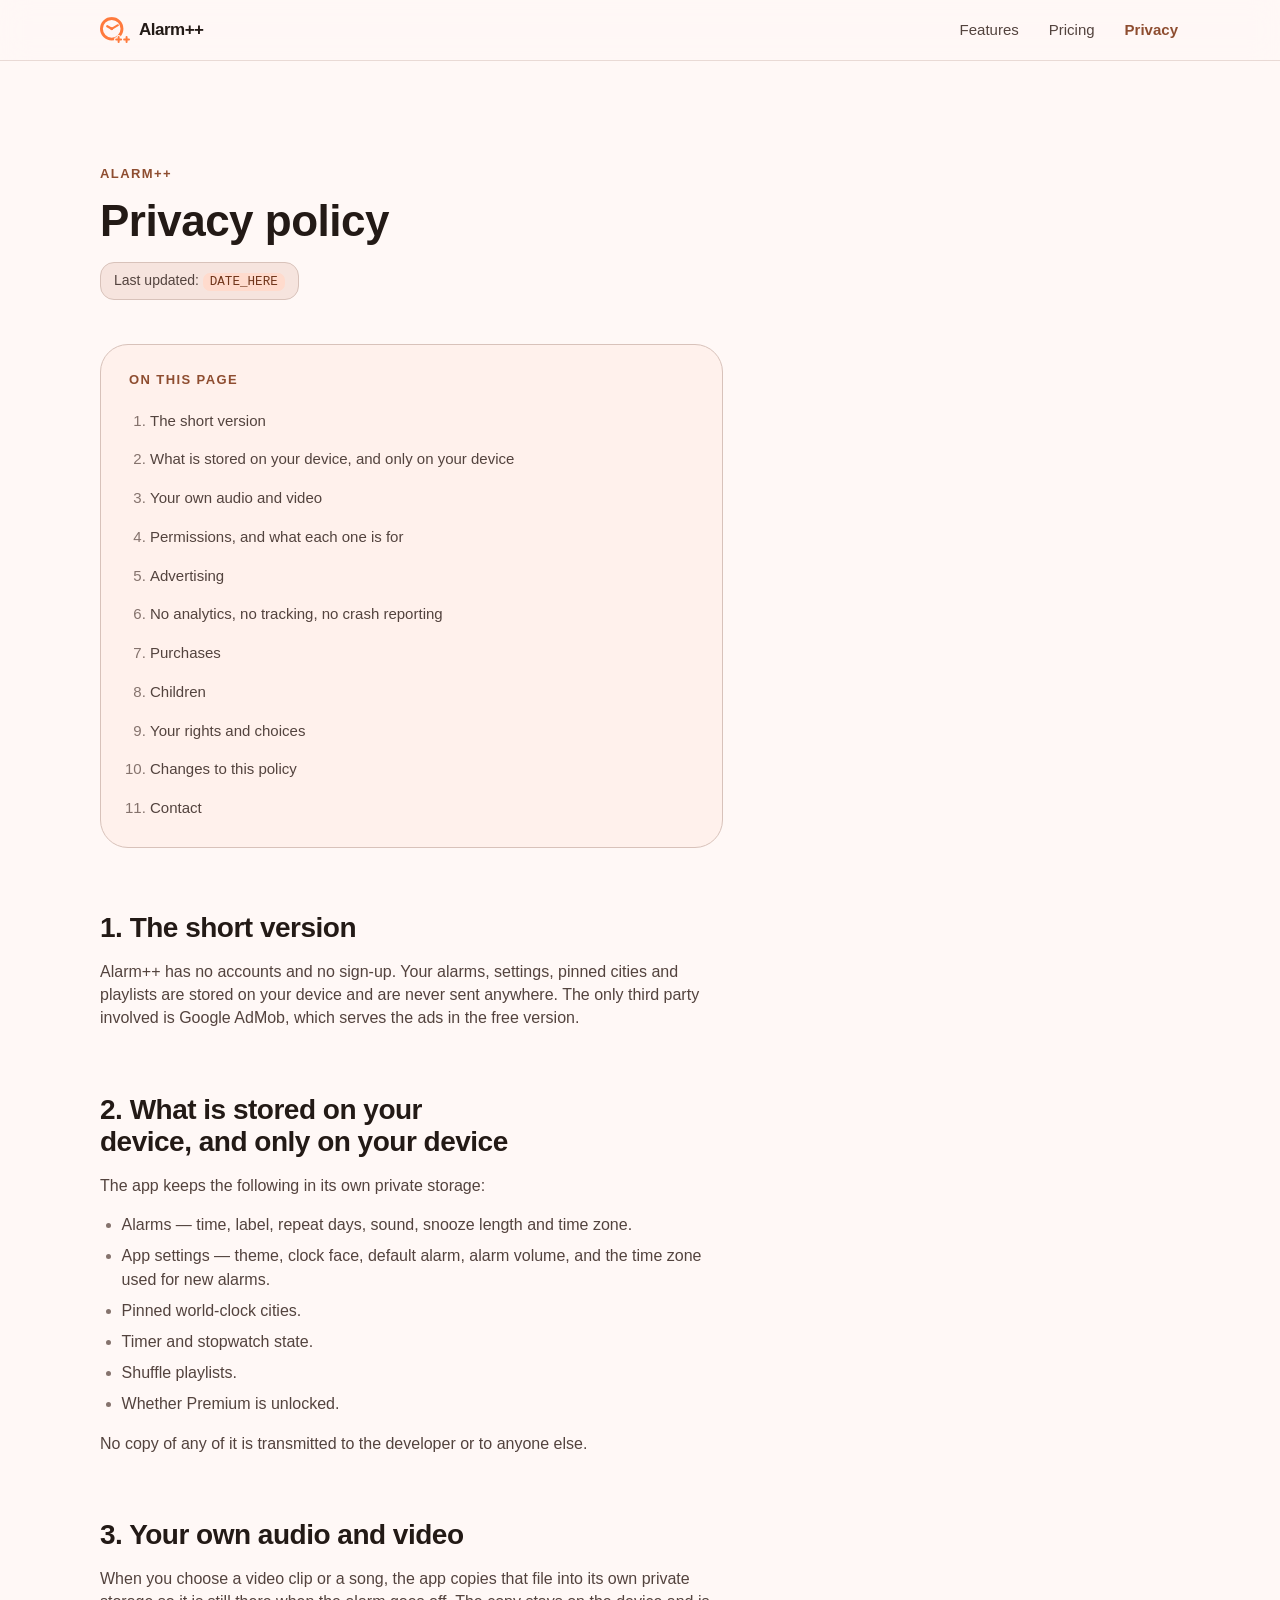
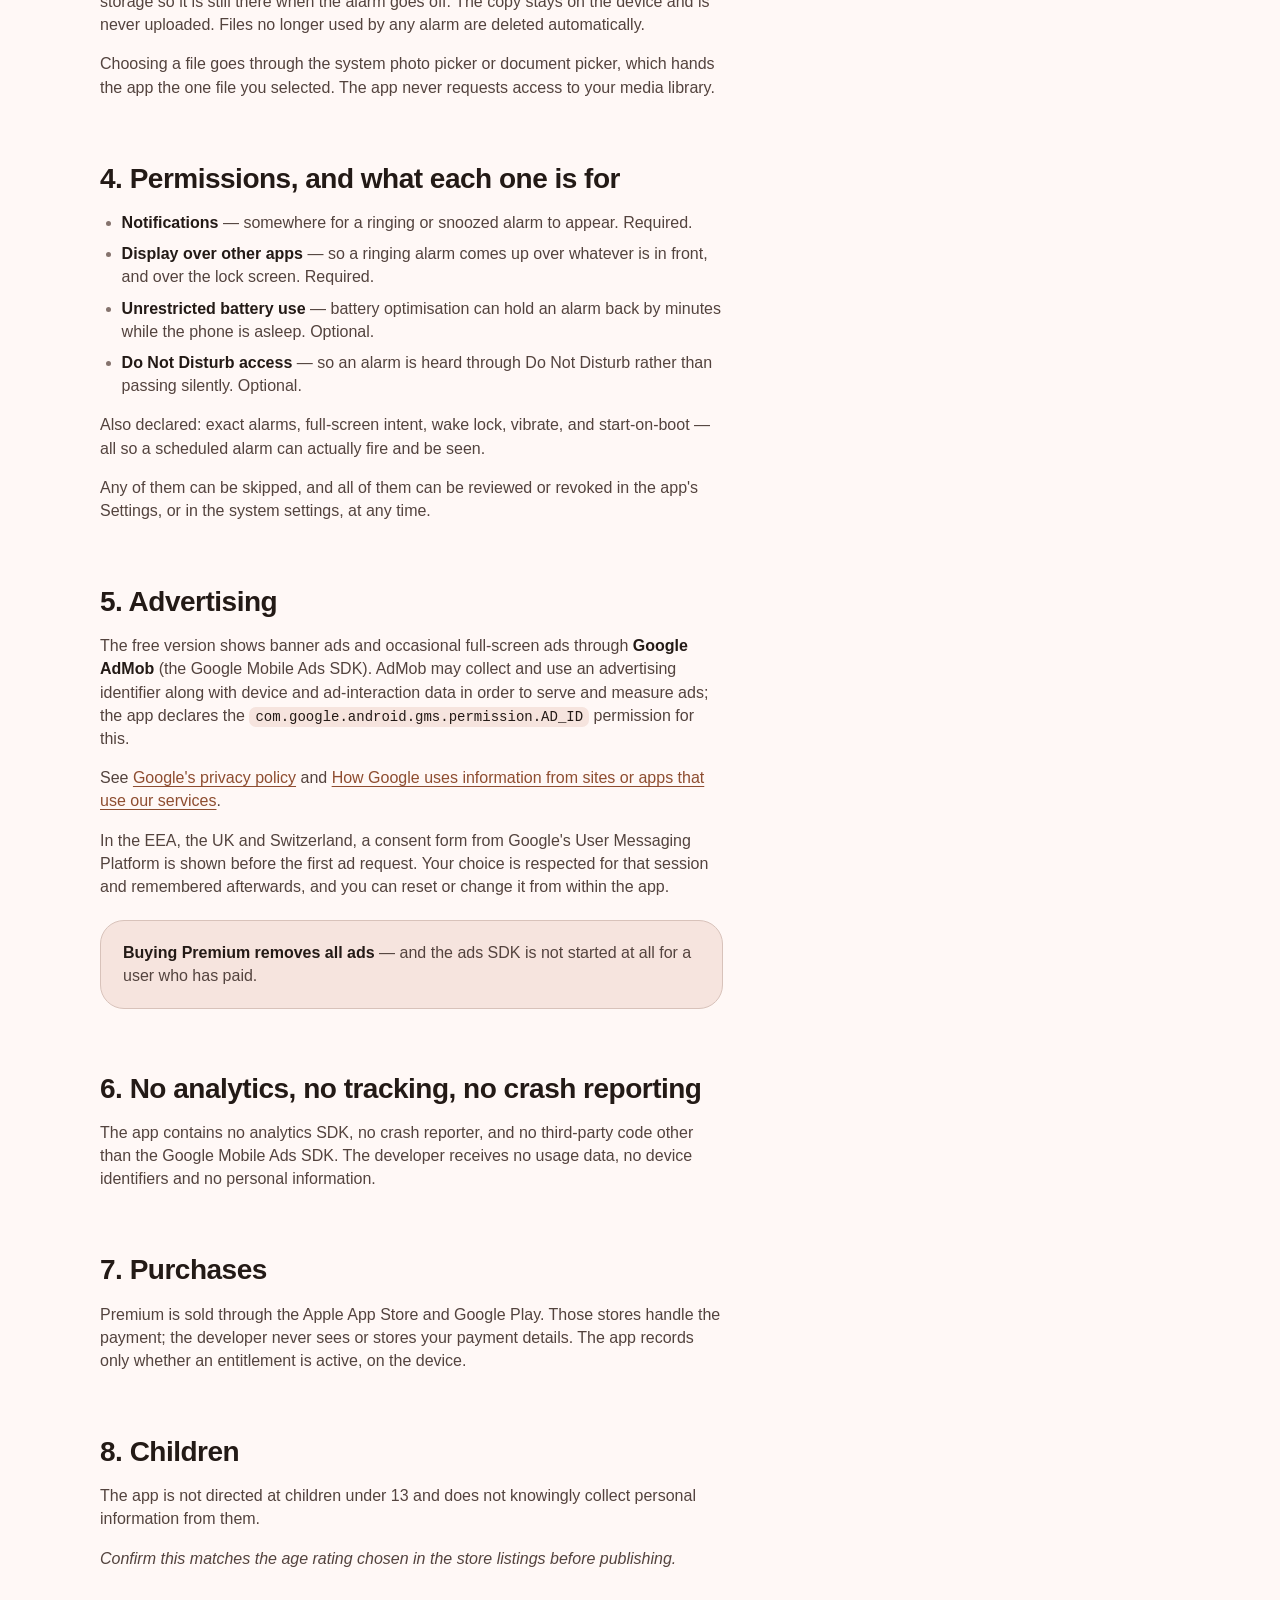
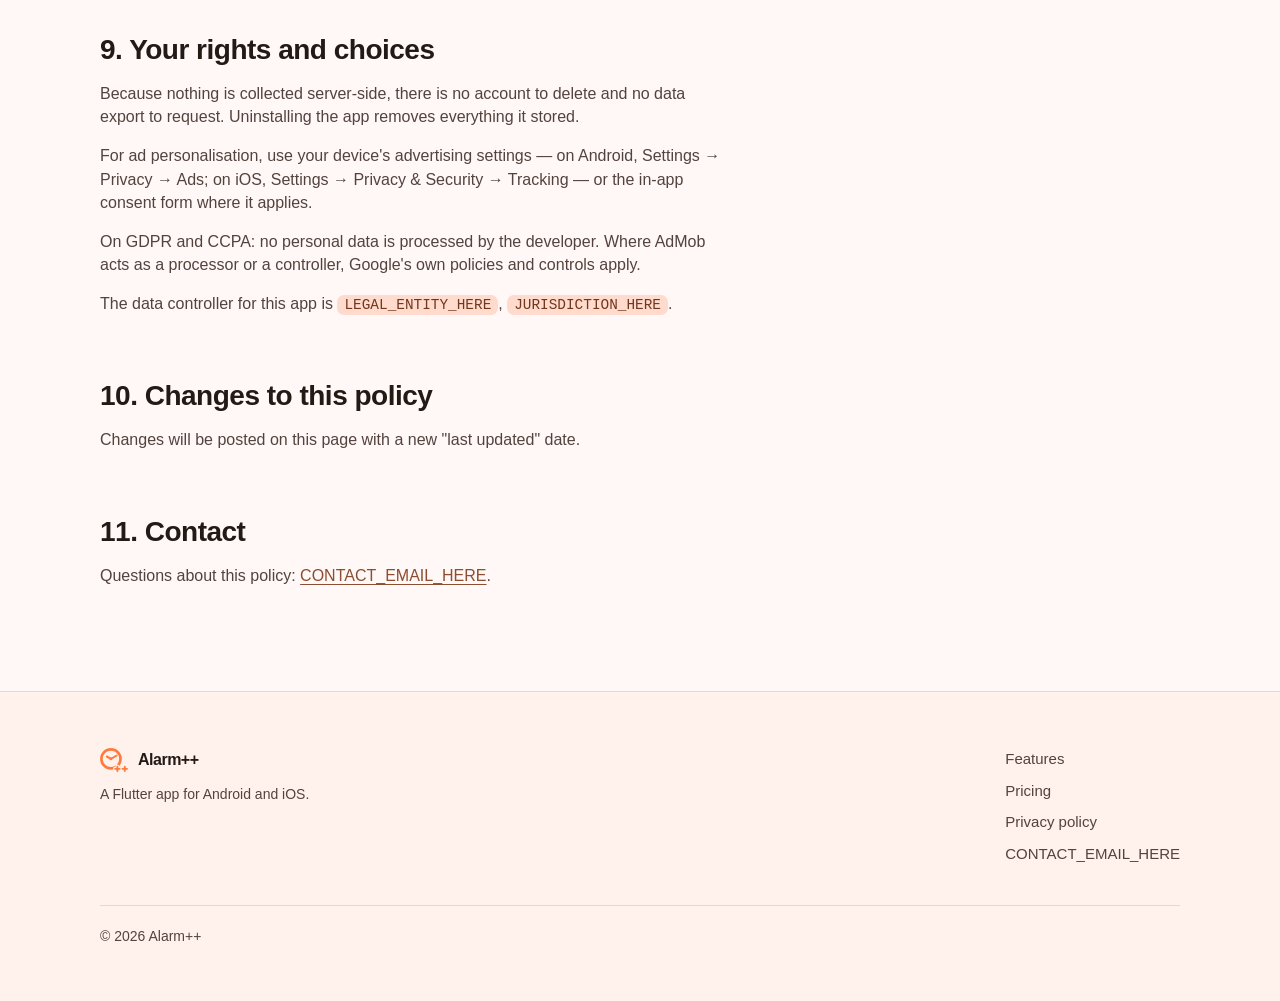
==== privacy.html @ 577b001e "First version" ====
<!DOCTYPE html>
<html lang="en">
<head>
<meta charset="utf-8">
<meta name="viewport" content="width=device-width, initial-scale=1">
<title>Privacy policy — Alarm++</title>
<meta name="description" content="Alarm++ has no accounts and no sign-up. Alarms, settings, pinned cities and playlists stay on your device. The only third party is Google AdMob, which serves the ads in the free version.">

<meta name="theme-color" content="#121013" media="(prefers-color-scheme: dark)">
<meta name="theme-color" content="#FFF8F6" media="(prefers-color-scheme: light)">

<!-- Replace this origin if the site moves to a custom domain. -->
<link rel="canonical" href="https://bros-dolz.github.io/alarm_plus_plus-website/privacy.html">
<meta property="og:type" content="article">
<meta property="og:site_name" content="Alarm++">
<meta property="og:title" content="Privacy policy — Alarm++">
<meta property="og:description" content="No accounts, no sign-up, no analytics. Your alarms, settings, pinned cities and playlists stay on your device.">
<meta property="og:url" content="https://bros-dolz.github.io/alarm_plus_plus-website/privacy.html">
<meta property="og:image" content="https://bros-dolz.github.io/alarm_plus_plus-website/assets/og-image.png">
<meta property="og:image:width" content="1200">
<meta property="og:image:height" content="630">
<meta name="twitter:card" content="summary_large_image">
<meta name="twitter:image" content="https://bros-dolz.github.io/alarm_plus_plus-website/assets/og-image.png">

<link rel="icon" href="favicon.ico" sizes="32x32">
<link rel="icon" href="assets/icon.svg" type="image/svg+xml">
<link rel="apple-touch-icon" href="assets/apple-touch-icon.png">
<link rel="manifest" href="site.webmanifest">
<link rel="stylesheet" href="styles.css">
</head>
<body>

<a class="skip-link" href="#main">Skip to content</a>

<svg class="sprite" aria-hidden="true" focusable="false" xmlns="http://www.w3.org/2000/svg">
  <symbol id="logo" viewBox="88 88 876 754">
    <mask id="logo-notch" maskUnits="userSpaceOnUse" x="88" y="88" width="876" height="754">
      <rect x="88" y="88" width="876" height="754" fill="#fff"/>
      <path d="M561 742h142M632 671v142M793 742h142M864 671v142" stroke="#000" stroke-width="126" stroke-linecap="round" fill="none"/>
    </mask>
    <g fill="none" stroke="currentColor" stroke-linecap="round">
      <circle cx="430" cy="430" r="300" stroke-width="84" mask="url(#logo-notch)"/>
      <path d="M430 430 300.1 355" stroke-width="66"/>
      <path d="M430 430 611.87 325" stroke-width="58"/>
    </g>
    <circle cx="430" cy="430" r="42" fill="currentColor"/>
    <path d="M561 742h142M632 671v142M793 742h142M864 671v142" stroke="currentColor" stroke-width="58" stroke-linecap="round" fill="none"/>
  </symbol>
</svg>

<header class="nav">
  <div class="wrap nav__inner">
    <a class="brand" href="index.html" aria-label="Alarm++ home">
      <svg class="brand__mark" aria-hidden="true" focusable="false"><use href="#logo"/></svg>
      <span class="brand__wordmark">Alarm++</span>
    </a>
    <nav aria-label="Primary">
      <ul class="nav__links">
        <li><a href="index.html#features">Features</a></li>
        <li><a href="index.html#pricing">Pricing</a></li>
        <li><a href="privacy.html" aria-current="page">Privacy</a></li>
      </ul>
    </nav>
  </div>
</header>

<main id="main">
  <section class="section">
    <div class="wrap">
      <div class="prose">

        <span class="eyebrow">Alarm++</span>
        <h1>Privacy policy</h1>
        <p class="updated">Last updated: <span class="placeholder">DATE_HERE</span></p>

        <nav class="toc" aria-labelledby="toc-h">
          <h2 id="toc-h">On this page</h2>
          <ol>
            <li><a href="#short">The short version</a></li>
            <li><a href="#on-device">What is stored on your device, and only on your device</a></li>
            <li><a href="#media">Your own audio and video</a></li>
            <li><a href="#permissions">Permissions, and what each one is for</a></li>
            <li><a href="#ads">Advertising</a></li>
            <li><a href="#analytics">No analytics, no tracking, no crash reporting</a></li>
            <li><a href="#purchases">Purchases</a></li>
            <li><a href="#children">Children</a></li>
            <li><a href="#rights">Your rights and choices</a></li>
            <li><a href="#changes">Changes to this policy</a></li>
            <li><a href="#contact">Contact</a></li>
          </ol>
        </nav>

        <h2 id="short">1. The short version</h2>
        <p>Alarm++ has no accounts and no sign-up. Your alarms, settings, pinned cities and playlists are stored on your device and are never sent anywhere. The only third party involved is Google AdMob, which serves the ads in the free version.</p>

        <h2 id="on-device">2. What is stored on your device, and only on your device</h2>
        <p>The app keeps the following in its own private storage:</p>
        <ul>
          <li>Alarms — time, label, repeat days, sound, snooze length and time zone.</li>
          <li>App settings — theme, clock face, default alarm, alarm volume, and the time zone used for new alarms.</li>
          <li>Pinned world-clock cities.</li>
          <li>Timer and stopwatch state.</li>
          <li>Shuffle playlists.</li>
          <li>Whether Premium is unlocked.</li>
        </ul>
        <p>No copy of any of it is transmitted to the developer or to anyone else.</p>

        <h2 id="media">3. Your own audio and video</h2>
        <p>When you choose a video clip or a song, the app copies that file into its own private storage so it is still there when the alarm goes off. The copy stays on the device and is never uploaded. Files no longer used by any alarm are deleted automatically.</p>
        <p>Choosing a file goes through the system photo picker or document picker, which hands the app the one file you selected. The app never requests access to your media library.</p>

        <h2 id="permissions">4. Permissions, and what each one is for</h2>
        <ul>
          <li><strong>Notifications</strong> — somewhere for a ringing or snoozed alarm to appear. Required.</li>
          <li><strong>Display over other apps</strong> — so a ringing alarm comes up over whatever is in front, and over the lock screen. Required.</li>
          <li><strong>Unrestricted battery use</strong> — battery optimisation can hold an alarm back by minutes while the phone is asleep. Optional.</li>
          <li><strong>Do Not Disturb access</strong> — so an alarm is heard through Do Not Disturb rather than passing silently. Optional.</li>
        </ul>
        <p>Also declared: exact alarms, full-screen intent, wake lock, vibrate, and start-on-boot — all so a scheduled alarm can actually fire and be seen.</p>
        <p>Any of them can be skipped, and all of them can be reviewed or revoked in the app's Settings, or in the system settings, at any time.</p>

        <h2 id="ads">5. Advertising</h2>
        <p>The free version shows banner ads and occasional full-screen ads through <strong>Google AdMob</strong> (the Google Mobile Ads SDK). AdMob may collect and use an advertising identifier along with device and ad-interaction data in order to serve and measure ads; the app declares the <code>com.google.android.gms.permission.AD_ID</code> permission for this.</p>
        <p>See <a href="https://policies.google.com/privacy" rel="noopener">Google's privacy policy</a> and <a href="https://policies.google.com/technologies/partner-sites" rel="noopener">How Google uses information from sites or apps that use our services</a>.</p>
        <p>In the EEA, the UK and Switzerland, a consent form from Google's User Messaging Platform is shown before the first ad request. Your choice is respected for that session and remembered afterwards, and you can reset or change it from within the app.</p>
        <div class="callout">
          <p><strong>Buying Premium removes all ads</strong> — and the ads SDK is not started at all for a user who has paid.</p>
        </div>

        <h2 id="analytics">6. No analytics, no tracking, no crash reporting</h2>
        <p>The app contains no analytics SDK, no crash reporter, and no third-party code other than the Google Mobile Ads SDK. The developer receives no usage data, no device identifiers and no personal information.</p>

        <h2 id="purchases">7. Purchases</h2>
        <p>Premium is sold through the Apple App Store and Google Play. Those stores handle the payment; the developer never sees or stores your payment details. The app records only whether an entitlement is active, on the device.</p>

        <h2 id="children">8. Children</h2>
        <p>The app is not directed at children under 13 and does not knowingly collect personal information from them.</p>
        <p><em>Confirm this matches the age rating chosen in the store listings before publishing.</em></p>

        <h2 id="rights">9. Your rights and choices</h2>
        <p>Because nothing is collected server-side, there is no account to delete and no data export to request. Uninstalling the app removes everything it stored.</p>
        <p>For ad personalisation, use your device's advertising settings — on Android, Settings → Privacy → Ads; on iOS, Settings → Privacy &amp; Security → Tracking — or the in-app consent form where it applies.</p>
        <p>On GDPR and CCPA: no personal data is processed by the developer. Where AdMob acts as a processor or a controller, Google's own policies and controls apply.</p>
        <p>The data controller for this app is <span class="placeholder">LEGAL_ENTITY_HERE</span>, <span class="placeholder">JURISDICTION_HERE</span>.</p>

        <h2 id="changes">10. Changes to this policy</h2>
        <p>Changes will be posted on this page with a new "last updated" date.</p>

        <h2 id="contact">11. Contact</h2>
        <p>Questions about this policy: <a href="mailto:CONTACT_EMAIL_HERE">CONTACT_EMAIL_HERE</a>.</p>

      </div>
    </div>
  </section>
</main>

<footer class="footer">
  <div class="wrap">
    <div class="footer__inner">
      <div>
        <p class="footer__brand">
          <svg class="footer__mark" aria-hidden="true" focusable="false"><use href="#logo"/></svg>
          Alarm++
        </p>
        <p class="footer__note">A Flutter app for Android and iOS.</p>
      </div>
      <ul class="footer__links">
        <li><a href="index.html#features">Features</a></li>
        <li><a href="index.html#pricing">Pricing</a></li>
        <li><a href="privacy.html">Privacy policy</a></li>
        <li><a href="mailto:CONTACT_EMAIL_HERE">CONTACT_EMAIL_HERE</a></li>
      </ul>
    </div>
    <p class="footer__legal">&copy; 2026 Alarm++</p>
  </div>
</footer>

</body>
</html>
---- styles.css ----
/* ==========================================================================
   Alarm++ — shared styles for index.html and privacy.html

   Material 3 palette generated from the app's sunrise seed (#FF7A3D) against
   near-black surfaces. Dark is the primary look; light follows the device.
   Elevation is flat throughout, exactly as in the app: surfaces are separated
   by colour steps and 1px outlines, never by drop shadows.
   ========================================================================== */

/* --------------------------------------------------------------------------
   1. Tokens
   -------------------------------------------------------------------------- */

:root {
  color-scheme: dark;

  --surface:                   #121013;
  --on-surface:                #F1DFD9;
  --on-surface-variant:        #D8C2BA;
  --surface-container-low:     #231A16;
  --surface-container:         #271E1A;
  --surface-container-high:    #322824;
  --surface-container-highest: #3D322E;
  --primary:                   #FFB598;
  --on-primary:                #552007;
  --primary-container:         #71361B;
  --on-primary-container:      #FFDBCD;
  --secondary:                 #E7BEAE;
  --tertiary:                  #D3C78E;
  --error:                     #FFB4AB;
  --outline:                   #A08D86;
  --outline-variant:           #53433E;

  /* Brand. The seed and the gradient the app icon is drawn with. --primary is
     a pale peach, not the brand orange — these two are for brand moments. */
  --brand:   #FF7A3D;
  --sunrise: linear-gradient(135deg, #FFA24F 0%, #F2622B 55%, #E04217 100%);
  /* The same gradient stopped before its darkest end, so #2A0E03 label text
     clears 4.5:1 across the whole fill. The full --sunrise drops to 4.26:1. */
  --sunrise-pill: linear-gradient(135deg, #FFA24F 0%, #F2622B 100%);
  --on-sunrise: #2A0E03;

  --divider: rgba(83, 67, 62, 0.4);      /* --outline-variant at 40% */
  --glow:    rgba(255, 122, 61, 0.20);
  --glow-2:  rgba(224, 66, 23, 0.14);

  /* Shape, matched to the app. */
  --r-card:   24px;
  --r-panel:  28px;
  --r-input:  16px;
  --r-button: 20px;
  --r-pill:   14px;

  --font: -apple-system, BlinkMacSystemFont, "Segoe UI", Roboto, sans-serif;
  --nav-h: 60px;
  --gutter: 20px;
}

@media (prefers-color-scheme: light) {
  :root {
    color-scheme: light;

    --surface:                   #FFF8F6;
    --on-surface:                #231A16;
    --on-surface-variant:        #53433E;
    --surface-container-low:     #FFF1EC;
    --surface-container:         #FCEAE4;
    --surface-container-high:    #F6E4DE;
    --surface-container-highest: #F1DFD9;
    --primary:                   #8E4D30;
    --on-primary:                #FFFFFF;
    --primary-container:         #FFDBCD;
    --on-primary-container:      #71361B;
    --secondary:                 #77574B;
    --tertiary:                  #675F30;
    --error:                     #BA1A1A;
    --outline:                   #85736D;
    --outline-variant:           #D8C2BA;

    --divider: rgba(216, 194, 186, 0.55);
    --glow:    rgba(255, 122, 61, 0.14);
    --glow-2:  rgba(224, 66, 23, 0.08);
  }
}

/* --------------------------------------------------------------------------
   2. Base
   -------------------------------------------------------------------------- */

*, *::before, *::after { box-sizing: border-box; }

html {
  -webkit-text-size-adjust: 100%;
  scroll-behavior: smooth;
  scroll-padding-top: calc(var(--nav-h) + 16px);
}

body {
  margin: 0;
  font-family: var(--font);
  font-size: 1rem;
  line-height: 1.45;
  color: var(--on-surface);
  background: var(--surface);
  -webkit-font-smoothing: antialiased;
  overflow-x: hidden;
}

h1, h2, h3, h4 {
  margin: 0;
  font-weight: 700;
  letter-spacing: -0.5px;
  line-height: 1.15;
  text-wrap: balance;
}

p { margin: 0; }
ul, ol { margin: 0; padding: 0; }

a { color: var(--primary); text-decoration-thickness: 1px; text-underline-offset: 3px; }
a:hover { text-decoration-thickness: 2px; }

img, svg { display: block; max-width: 100%; }

strong, b { font-weight: 700; color: var(--on-surface); }

::selection { background: var(--primary-container); color: var(--on-primary-container); }

:focus-visible {
  outline: 3px solid var(--primary);
  outline-offset: 3px;
  border-radius: 4px;
}

/* Any clock readout, price or countdown. */
.tnum { font-variant-numeric: tabular-nums; font-feature-settings: "tnum" 1; }

.wrap {
  width: 100%;
  max-width: 1120px;
  margin-inline: auto;
  padding-inline: var(--gutter);
}

.skip-link {
  position: fixed;
  left: 12px; top: -100px;
  z-index: 100;
  padding: 12px 18px;
  border-radius: var(--r-button);
  background: var(--primary);
  color: var(--on-primary);
  font-weight: 700;
  text-decoration: none;
  transition: top 120ms ease;
}
.skip-link:focus { top: 12px; }

.sprite { position: absolute; width: 0; height: 0; overflow: hidden; }

/* --------------------------------------------------------------------------
   3. Navigation
   -------------------------------------------------------------------------- */

/* The opaque background comes first on purpose: where color-mix() is missing
   (Safari before 16.2, Firefox before 113) the second declaration is dropped and
   this sticky bar stays readable instead of going transparent over the content. */
.nav {
  position: sticky;
  top: 0;
  z-index: 50;
  background: var(--surface);
  background: color-mix(in srgb, var(--surface) 88%, transparent);
  border-bottom: 1px solid var(--divider);
}

@supports (backdrop-filter: blur(1px)) or (-webkit-backdrop-filter: blur(1px)) {
  .nav {
    background: var(--surface);
    background: color-mix(in srgb, var(--surface) 76%, transparent);
    -webkit-backdrop-filter: saturate(160%) blur(14px);
    backdrop-filter: saturate(160%) blur(14px);
  }
}

.nav__inner {
  display: flex;
  align-items: center;
  justify-content: space-between;
  gap: 12px;
  min-height: var(--nav-h);
}

.brand {
  display: inline-flex;
  align-items: center;
  gap: 9px;
  color: var(--on-surface);
  text-decoration: none;
  font-weight: 700;
  font-size: 1.0625rem;
  letter-spacing: -0.5px;
  flex: 0 0 auto;
}
.brand__mark { width: 30px; height: 26px; color: var(--brand); flex: 0 0 auto; }
.brand:hover .brand__wordmark { text-decoration: underline; text-underline-offset: 4px; }

.nav__links {
  display: flex;
  align-items: center;
  gap: clamp(10px, 3.5vw, 26px);
  list-style: none;
  font-size: 0.9375rem;
}
.nav__links a {
  color: var(--on-surface-variant);
  text-decoration: none;
  padding: 8px 2px;
  display: inline-block;
  white-space: nowrap;
}
.nav__links a:hover { color: var(--primary); text-decoration: underline; }
.nav__links a[aria-current="page"] { color: var(--primary); font-weight: 700; }

@media (max-width: 359px) {
  .brand__wordmark { display: none; }
}

/* --------------------------------------------------------------------------
   4. Section furniture
   -------------------------------------------------------------------------- */

.section { padding-block: clamp(56px, 9vw, 104px); }
.section--tight { padding-block: clamp(44px, 7vw, 76px); }

/* Sized in rem, not ch: `ch` here would resolve against this element's 16px
   font rather than the 40px heading inside it, and crush the headline. */
.section__head { max-width: 38rem; margin-bottom: clamp(28px, 4vw, 48px); }
.section__head .lede { max-width: 34rem; }

.eyebrow {
  display: block;
  font-size: 0.8125rem;
  font-weight: 700;
  letter-spacing: 1.4px;
  text-transform: uppercase;
  color: var(--primary);
  margin-bottom: 12px;
}

/* Sized explicitly rather than inherited from the UA sheet, which varies with
   sectioning-content nesting. .hero h1 still wins on the homepage. */
h1 { font-size: clamp(2rem, 5vw, 2.75rem); }
h2 { font-size: clamp(1.75rem, 4.6vw, 2.5rem); }
h3 { font-size: clamp(1.3rem, 3.2vw, 1.625rem); }

.lede {
  color: var(--on-surface-variant);
  font-size: clamp(1rem, 2.4vw, 1.125rem);
  margin-top: 14px;
}

/* --------------------------------------------------------------------------
   5. Hero
   -------------------------------------------------------------------------- */

.hero {
  position: relative;
  isolation: isolate;
  padding-block: clamp(44px, 9vw, 92px) clamp(52px, 9vw, 96px);
  overflow: hidden;
}

/* The sunrise as a soft glow behind near-black, never as a flat slab. */
.hero::before,
.hero::after {
  content: "";
  position: absolute;
  z-index: -1;
  pointer-events: none;
  border-radius: 50%;
}
.hero::before {
  inset-inline: -30%;
  top: -46vw;
  height: 96vw;
  max-height: 820px;
  background: radial-gradient(closest-side, var(--glow), transparent 72%);
}
.hero::after {
  left: 46%;
  top: 2%;
  width: 88vw;
  max-width: 760px;
  aspect-ratio: 1;
  background: radial-gradient(closest-side, var(--glow-2), transparent 70%);
}

.hero__inner { position: relative; }

/* An oversized mark fills the right half at desktop, so the hero reads as a
   composition rather than a column of text against empty space. */
.hero__watermark { display: none; }

@media (min-width: 900px) {
  .hero__inner {
    display: grid;
    grid-template-columns: minmax(0, 1fr) minmax(0, 0.9fr);
    align-items: center;
    gap: 40px;
  }
  .hero__watermark {
    display: block;
    justify-self: center;
    width: min(100%, 420px);
    height: auto;
    color: var(--brand);
    opacity: 0.16;
  }
}

@media (prefers-color-scheme: light) {
  .hero__watermark { opacity: 0.13; }
}

.hero__icon {
  width: clamp(76px, 17vw, 104px);
  height: auto;
  aspect-ratio: 1;
  border-radius: 23%;
  margin-bottom: clamp(22px, 4vw, 30px);
}

.hero h1 {
  font-size: clamp(2.75rem, 12vw, 5rem);
  letter-spacing: -2px;
  margin-bottom: 18px;
}

.hero__line {
  max-width: 34ch;
  font-size: clamp(1.0625rem, 3.4vw, 1.375rem);
  color: var(--on-surface-variant);
  line-height: 1.4;
}
.hero__line b { color: var(--on-surface); font-weight: 700; }

/* Store buttons — deliberately styled as placeholders until there are
   listings to point at. */
.stores {
  display: flex;
  flex-wrap: wrap;
  gap: 12px;
  margin-top: clamp(28px, 4.5vw, 38px);
}

.store {
  display: inline-flex;
  align-items: center;
  gap: 12px;
  min-height: 58px;
  padding: 10px 20px 10px 18px;
  border-radius: var(--r-button);
  border: 1px solid var(--outline);
  background: var(--surface-container-high);
  color: var(--on-surface);
  text-decoration: none;
  cursor: not-allowed;
  /* Button resets — these are <button aria-disabled> placeholders, not links. */
  appearance: none;
  -webkit-appearance: none;
  font: inherit;
  text-align: left;
}
.store:hover { background: var(--surface-container-highest); }
.store__glyph { width: 26px; height: 26px; flex: 0 0 auto; fill: currentColor; }
.store__text { display: flex; flex-direction: column; line-height: 1.2; }
.store__kicker { font-size: 0.6875rem; color: var(--on-surface-variant); letter-spacing: 0.3px; }
.store__name { font-size: 1.0625rem; font-weight: 700; letter-spacing: -0.4px; }

.store__soon {
  align-self: center;
  margin-left: 4px;
  padding: 4px 9px;
  border-radius: var(--r-pill);
  background: var(--primary-container);
  color: var(--on-primary-container);
  font-size: 0.6875rem;
  font-weight: 700;
  letter-spacing: 0.6px;
  text-transform: uppercase;
}

.stores__note {
  margin-top: 14px;
  font-size: 0.9375rem;
  color: var(--on-surface-variant);
  max-width: 62ch;
}

/* --------------------------------------------------------------------------
   6. The insight
   -------------------------------------------------------------------------- */

.insight { border-top: 1px solid var(--divider); }

.insight__panel {
  border-radius: var(--r-panel);
  border: 1px solid var(--outline-variant);
  background: var(--surface-container-low);
  padding: clamp(26px, 5vw, 52px);
  position: relative;
  overflow: hidden;
}
.insight__panel::before {
  content: "";
  position: absolute;
  inset-block: 0;
  left: 0;
  width: 4px;
  background: var(--sunrise);
}

.insight blockquote { margin: 0; }
.insight h2 {
  font-size: clamp(1.75rem, 5.4vw, 3rem);
  letter-spacing: -1px;
  max-width: 18ch;
}
.insight p {
  margin-top: 20px;
  max-width: 56ch;
  color: var(--on-surface-variant);
  font-size: clamp(1rem, 2.3vw, 1.1875rem);
}

/* --------------------------------------------------------------------------
   7. Features
   -------------------------------------------------------------------------- */

.features { display: grid; gap: clamp(56px, 9vw, 108px); }

.feature {
  display: grid;
  gap: clamp(28px, 5vw, 44px);
  align-items: center;
}

.feature__num {
  display: block;
  font-size: 0.875rem;
  font-weight: 700;
  letter-spacing: 1.2px;
  color: var(--primary);
  margin-bottom: 10px;
  font-variant-numeric: tabular-nums;
}

.feature__body {
  margin-top: 16px;
  color: var(--on-surface-variant);
  max-width: 52ch;
}
.feature__body + .feature__body { margin-top: 14px; }

.badge-premium {
  display: inline-block;
  vertical-align: middle;
  margin-left: 10px;
  padding: 5px 11px;
  border-radius: var(--r-pill);
  background: var(--sunrise-pill);
  color: var(--on-sunrise);
  font-size: 0.75rem;
  font-weight: 700;
  letter-spacing: 0.8px;
  text-transform: uppercase;
  white-space: nowrap;
}

.feature__visual { display: flex; justify-content: center; }

@media (min-width: 900px) {
  .feature { grid-template-columns: 1fr 1fr; gap: clamp(40px, 6vw, 88px); }
  .feature:nth-child(even) .feature__text   { grid-column: 2; grid-row: 1; }
  .feature:nth-child(even) .feature__visual { grid-column: 1; grid-row: 1; }
}

/* --------------------------------------------------------------------------
   8. Phone mocks
   -------------------------------------------------------------------------- */

.device {
  width: min(272px, 78vw);
  padding: 9px;
  border-radius: 44px;
  border: 1px solid var(--outline-variant);
  background: var(--surface-container-low);
  flex: 0 0 auto;
}

.screen {
  border-radius: 36px;
  background: var(--surface);
  border: 1px solid var(--divider);
  overflow: hidden;
  aspect-ratio: 9 / 18.2;
  display: flex;
  flex-direction: column;
  padding: 10px 12px 14px;
  font-size: 0.75rem;
}

.status {
  display: flex;
  align-items: center;
  justify-content: space-between;
  padding: 2px 6px 10px;
  color: var(--on-surface-variant);
  font-size: 0.6875rem;
  font-weight: 700;
  font-variant-numeric: tabular-nums;
}
.status__dots { display: flex; gap: 3px; }
.status__dots i { width: 5px; height: 5px; border-radius: 50%; background: currentColor; opacity: 0.55; }

.screen__title {
  font-size: 1.0625rem;
  font-weight: 700;
  letter-spacing: -0.5px;
  padding: 2px 4px 12px;
  display: flex;
  align-items: center;
  justify-content: space-between;
  gap: 8px;
}

.mcard {
  border-radius: 18px;
  background: var(--surface-container-high);
  padding: 11px 12px;
}
.mcard + .mcard { margin-top: 8px; }

.mrow { display: flex; align-items: center; gap: 10px; }
.mrow__grow { flex: 1 1 auto; min-width: 0; }
/* These rows carry clock times too, so they take tabular figures like .mtime. */
.mrow__label {
  display: block;
  font-weight: 700;
  color: var(--on-surface);
  font-variant-numeric: tabular-nums;
}
.mrow__meta {
  display: block;
  color: var(--on-surface-variant);
  font-size: 0.6875rem;
  margin-top: 2px;
  font-variant-numeric: tabular-nums;
}
.mcard.mcard--foot { margin-top: auto; }

.mtime {
  font-size: 1.375rem;
  font-weight: 700;
  letter-spacing: -1px;
  font-variant-numeric: tabular-nums;
  line-height: 1;
}
.mtime--off { color: var(--outline); }

.toggle {
  width: 34px; height: 20px;
  border-radius: 10px;
  background: var(--outline-variant);
  position: relative;
  flex: 0 0 auto;
}
.toggle::after {
  content: "";
  position: absolute;
  top: 3px; left: 3px;
  width: 14px; height: 14px;
  border-radius: 50%;
  background: var(--outline);
}
.toggle--on { background: var(--primary); }
.toggle--on::after { left: 17px; background: var(--on-primary); }

.chip {
  display: inline-flex;
  align-items: center;
  gap: 5px;
  padding: 4px 9px;
  border-radius: var(--r-pill);
  background: var(--primary-container);
  color: var(--on-primary-container);
  font-size: 0.625rem;
  font-weight: 700;
  letter-spacing: 0.4px;
}
.chip--grad { background: var(--sunrise-pill); color: var(--on-sunrise); }
.chip--quiet { background: var(--surface-container-highest); color: var(--on-surface-variant); }

.micon {
  width: 26px; height: 26px;
  border-radius: 9px;
  display: grid;
  place-items: center;
  flex: 0 0 auto;
  background: var(--surface-container-highest);
  color: var(--primary);
}
.micon svg { width: 14px; height: 14px; fill: currentColor; }

.grip {
  display: grid;
  grid-template-columns: 2px 2px;
  gap: 3px;
  flex: 0 0 auto;
  opacity: 0.5;
  color: var(--on-surface-variant);
}
.grip i { width: 2px; height: 2px; border-radius: 50%; background: currentColor; }

/* Mock 1 — a video alarm ringing. Always dark: a clip is playing full-screen. */
.screen--ring {
  position: relative;
  padding: 10px 12px 16px;
  color: #FFF3EE;
  background:
    radial-gradient(120% 65% at 18% 8%, rgba(255,162,79,0.42), transparent 62%),
    radial-gradient(95% 55% at 88% 78%, rgba(224,66,23,0.5), transparent 66%),
    radial-gradient(75% 40% at 50% 50%, rgba(255,181,152,0.16), transparent 70%),
    linear-gradient(168deg, #2B1B18 0%, #17100F 55%, #241512 100%);
}
.screen--ring .status { color: rgba(255,243,238,0.78); }
.ring__spacer { flex: 1 1 auto; }
.ring__label { font-size: 0.75rem; letter-spacing: 1.6px; text-transform: uppercase; opacity: 0.88; }
.ring__time {
  font-size: 2.875rem;
  font-weight: 700;
  letter-spacing: -2.5px;
  font-variant-numeric: tabular-nums;
  line-height: 1;
  margin: 6px 0 10px;
}
.ring__chip {
  display: inline-flex;
  align-self: flex-start;
  align-items: center;
  gap: 6px;
  margin-bottom: 14px;
  padding: 5px 10px;
  border-radius: var(--r-pill);
  background: rgba(18,16,19,0.55);
  border: 1px solid rgba(255,243,238,0.3);
  font-size: 0.625rem;
  font-weight: 700;
  letter-spacing: 0.3px;
}
.ring__actions { display: grid; gap: 8px; margin-top: 18px; }
.mbtn {
  min-height: 40px;
  border-radius: var(--r-button);
  display: grid;
  place-items: center;
  font-weight: 700;
  font-size: 0.8125rem;
  letter-spacing: -0.2px;
  font-variant-numeric: tabular-nums;
}
.mbtn--filled { background: #FFB598; color: #552007; }
.mbtn--ghost { border: 1px solid rgba(255,243,238,0.45); color: #FFF3EE; }

/* Mock 3 — a picker sheet. */
/* A bottom sheet sits flush with the bottom edge of the screen. */
.sheet {
  margin: auto -12px -14px;
  border-radius: 24px 24px 34px 34px;
  background: var(--surface-container);
  border: 1px solid var(--divider);
  border-bottom: 0;
  padding: 10px 13px 20px;
}
.sheet__grab {
  display: block;
  width: 34px; height: 4px;
  border-radius: 2px;
  background: var(--outline-variant);
  margin: 0 auto 10px;
}
.sheet__title { font-weight: 700; font-size: 0.8125rem; padding: 0 3px 8px; }
.tone {
  display: flex;
  align-items: center;
  gap: 9px;
  padding: 7px 9px;
  border-radius: 13px;
}
.tone--on { background: var(--primary-container); color: var(--on-primary-container); }
.tone__name { flex: 1 1 auto; font-weight: 700; }
.tone__check { width: 14px; height: 14px; fill: currentColor; }
.wave { display: flex; align-items: flex-end; gap: 2px; height: 14px; }
.wave i { width: 2px; border-radius: 1px; background: currentColor; }
.wave i:nth-child(1) { height: 40%; }
.wave i:nth-child(2) { height: 85%; }
.wave i:nth-child(3) { height: 60%; }
.wave i:nth-child(4) { height: 100%; }
.wave i:nth-child(5) { height: 45%; }

/* Mock 6 — the timer's depleting ring. */
.dial { display: grid; place-items: center; padding: 6px 0 12px; }
.dial__wrap { position: relative; width: 132px; height: 132px; }
.dial svg { width: 100%; height: 100%; transform: rotate(-90deg); }
.dial__track { fill: none; stroke: var(--surface-container-high); stroke-width: 10; }
.dial__fill {
  fill: none;
  stroke: var(--brand);
  stroke-width: 10;
  stroke-linecap: round;
  stroke-dasharray: 314;
  stroke-dashoffset: 96;
}
.dial__read {
  position: absolute;
  inset: 0;
  display: grid;
  place-items: center;
  font-size: 1.375rem;
  font-weight: 700;
  letter-spacing: -1px;
  font-variant-numeric: tabular-nums;
}
.mactions { display: flex; gap: 8px; }
.mactions .mbtn { flex: 1 1 0; }
.mbtn--soft { background: var(--surface-container-high); color: var(--on-surface); }
.mbtn--primary { background: var(--primary); color: var(--on-primary); }

.tabs {
  display: flex;
  justify-content: space-between;
  gap: 4px;
  margin-top: auto;
  padding-top: 12px;
  border-top: 1px solid var(--divider);
  font-size: 0.625rem;
  color: var(--on-surface-variant);
}
.tab { padding: 6px 2px 0; }
.tab--on { color: var(--primary); font-weight: 700; }

/* --------------------------------------------------------------------------
   9. Built with care
   -------------------------------------------------------------------------- */

.care { border-top: 1px solid var(--divider); }

.care__grid {
  display: grid;
  gap: 14px;
  margin-top: clamp(24px, 4vw, 40px);
}
@media (min-width: 640px) { .care__grid { grid-template-columns: repeat(2, 1fr); } }
@media (min-width: 1000px) { .care__grid { grid-template-columns: repeat(4, 1fr); } }

.care__item {
  border-radius: var(--r-card);
  border: 1px solid var(--outline-variant);
  background: var(--surface-container-high);
  padding: 22px;
}
.care__item h3 { font-size: 1.0625rem; line-height: 1.3; }
.care__item p { margin-top: 10px; color: var(--on-surface-variant); font-size: 0.9375rem; }

/* --------------------------------------------------------------------------
   10. Pricing
   -------------------------------------------------------------------------- */

.pricing { border-top: 1px solid var(--divider); }

.free-note {
  border-radius: var(--r-panel);
  border: 1px solid var(--outline-variant);
  background: var(--surface-container-low);
  padding: clamp(20px, 3.6vw, 30px);
  margin-bottom: clamp(24px, 4vw, 36px);
  max-width: 72ch;
  color: var(--on-surface-variant);
  font-size: clamp(1rem, 2.2vw, 1.0625rem);
}
.free-note b { color: var(--on-surface); }
.free-note__tail { margin-top: 14px; }

.plans {
  display: grid;
  gap: 16px;
  align-items: start;
}
@media (min-width: 760px) { .plans { grid-template-columns: repeat(3, 1fr); } }

.plan {
  position: relative;
  border-radius: var(--r-card);
  border: 1px solid var(--outline-variant);
  background: var(--surface-container-high);
  padding: 26px 24px 28px;
  overflow: hidden;
}

.plan--best {
  border-color: var(--primary);
  background: var(--surface-container-highest);
}
.plan--best::before {
  content: "";
  position: absolute;
  inset-inline: 0;
  top: 0;
  height: 4px;
  background: var(--sunrise);
}

.plan__badge {
  display: inline-block;
  margin-bottom: 14px;
  padding: 5px 11px;
  border-radius: var(--r-pill);
  background: var(--primary);
  color: var(--on-primary);
  font-size: 0.6875rem;
  font-weight: 700;
  letter-spacing: 0.9px;
  text-transform: uppercase;
}

.plan h3 { font-size: 1.125rem; letter-spacing: -0.3px; }

.plan__price {
  display: flex;
  align-items: baseline;
  gap: 6px;
  flex-wrap: wrap;
  margin-top: 12px;
}
.plan__amount {
  font-size: clamp(2.25rem, 6.4vw, 2.75rem);
  font-weight: 700;
  letter-spacing: -1.6px;
  font-variant-numeric: tabular-nums;
  line-height: 1;
}
.plan__per { color: var(--on-surface-variant); font-size: 0.9375rem; }

.plan__line { margin-top: 14px; color: var(--on-surface-variant); font-size: 0.9375rem; }
.plan__line b { color: var(--on-surface); }
.plan--best .plan__save { color: var(--primary); font-weight: 700; }

.fineprint {
  margin-top: clamp(20px, 3vw, 28px);
  max-width: 78ch;
  color: var(--on-surface-variant);
  font-size: 0.875rem;
}
.fineprint + .fineprint { margin-top: 10px; }

/* --------------------------------------------------------------------------
   11. Footer
   -------------------------------------------------------------------------- */

.footer {
  border-top: 1px solid var(--divider);
  background: var(--surface-container-low);
  padding-block: clamp(36px, 5vw, 56px);
}

.footer__inner {
  display: flex;
  flex-wrap: wrap;
  gap: 24px 40px;
  justify-content: space-between;
  align-items: flex-start;
}

.footer__brand { display: flex; align-items: center; gap: 10px; font-weight: 700; letter-spacing: -0.5px; }
.footer__mark { width: 28px; height: 24px; color: var(--brand); }
.footer__note { margin-top: 12px; color: var(--on-surface-variant); font-size: 0.875rem; max-width: 34ch; }

.footer__links { list-style: none; display: grid; gap: 10px; font-size: 0.9375rem; }
.footer__links a { color: var(--on-surface-variant); text-decoration: none; }
.footer__links a:hover { color: var(--primary); text-decoration: underline; }

.footer__legal {
  margin-top: clamp(28px, 4vw, 40px);
  padding-top: 20px;
  border-top: 1px solid var(--divider);
  color: var(--on-surface-variant);
  font-size: 0.875rem;
}

/* --------------------------------------------------------------------------
   12. Prose — privacy.html
   -------------------------------------------------------------------------- */

.prose { max-width: 70ch; }
.prose code {
  font-family: ui-monospace, SFMono-Regular, Menlo, Consolas, monospace;
  font-size: 0.875em;
  padding: 2px 6px;
  border-radius: 7px;
  background: var(--surface-container-high);
  color: var(--on-surface);
  overflow-wrap: anywhere;
}
.prose h2 {
  font-size: clamp(1.375rem, 3.4vw, 1.75rem);
  margin-top: clamp(44px, 6vw, 64px);
  scroll-margin-top: calc(var(--nav-h) + 20px);
}
.prose h3 { font-size: 1.0625rem; margin-top: 28px; }
.prose p, .prose ul, .prose ol { margin-top: 16px; color: var(--on-surface-variant); }
.prose li { margin-top: 8px; }
.prose ul, .prose ol { padding-left: 1.35em; }
.prose ul { list-style: disc; }
.prose ol { list-style: decimal; }
.prose li::marker { color: var(--outline); }
.prose strong { color: var(--on-surface); }
.prose a { color: var(--primary); }

.updated {
  display: inline-block;
  margin-top: 20px;
  padding: 7px 13px;
  border-radius: var(--r-pill);
  background: var(--surface-container-high);
  border: 1px solid var(--outline-variant);
  color: var(--on-surface-variant);
  font-size: 0.875rem;
}

.toc {
  margin-top: clamp(30px, 4vw, 44px);
  border-radius: var(--r-panel);
  border: 1px solid var(--outline-variant);
  background: var(--surface-container-low);
  padding: clamp(20px, 3.4vw, 28px);
}
.toc h2 {
  font-size: 0.8125rem;
  letter-spacing: 1.4px;
  text-transform: uppercase;
  color: var(--primary);
  margin: 0;
}
.toc ol {
  margin-top: 14px;
  padding-left: 1.4em;
  display: grid;
  gap: 9px;
  color: var(--on-surface-variant);
  font-size: 0.9375rem;
}
.toc a { color: var(--on-surface-variant); text-decoration: none; }
.toc a:hover { color: var(--primary); text-decoration: underline; }

.callout {
  margin-top: 22px;
  border-radius: var(--r-card);
  border: 1px solid var(--outline-variant);
  background: var(--surface-container-high);
  padding: 20px 22px;
}
.callout p { margin-top: 0; }
.callout p + p { margin-top: 12px; }

.placeholder {
  font-family: ui-monospace, SFMono-Regular, Menlo, Consolas, monospace;
  font-size: 0.9em;
  padding: 2px 7px;
  border-radius: 7px;
  background: var(--primary-container);
  color: var(--on-primary-container);
  white-space: nowrap;
}

/* --------------------------------------------------------------------------
   13. Motion
   -------------------------------------------------------------------------- */

.js .reveal {
  opacity: 0;
  transform: translateY(18px);
  transition: opacity 620ms cubic-bezier(0.22, 1, 0.36, 1),
              transform 620ms cubic-bezier(0.22, 1, 0.36, 1);
  will-change: opacity, transform;
}
.js .reveal.is-in { opacity: 1; transform: none; }

@media (prefers-reduced-motion: reduce) {
  html { scroll-behavior: auto; }
  *, *::before, *::after {
    animation-duration: 0.001ms !important;
    animation-iteration-count: 1 !important;
    transition-duration: 0.001ms !important;
    scroll-behavior: auto !important;
  }
  .js .reveal { opacity: 1; transform: none; }
}

/* Nothing below the fold has been scrolled into view when a page is printed. */
@media print {
  .js .reveal { opacity: 1 !important; transform: none !important; }
  .nav { position: static; }
}
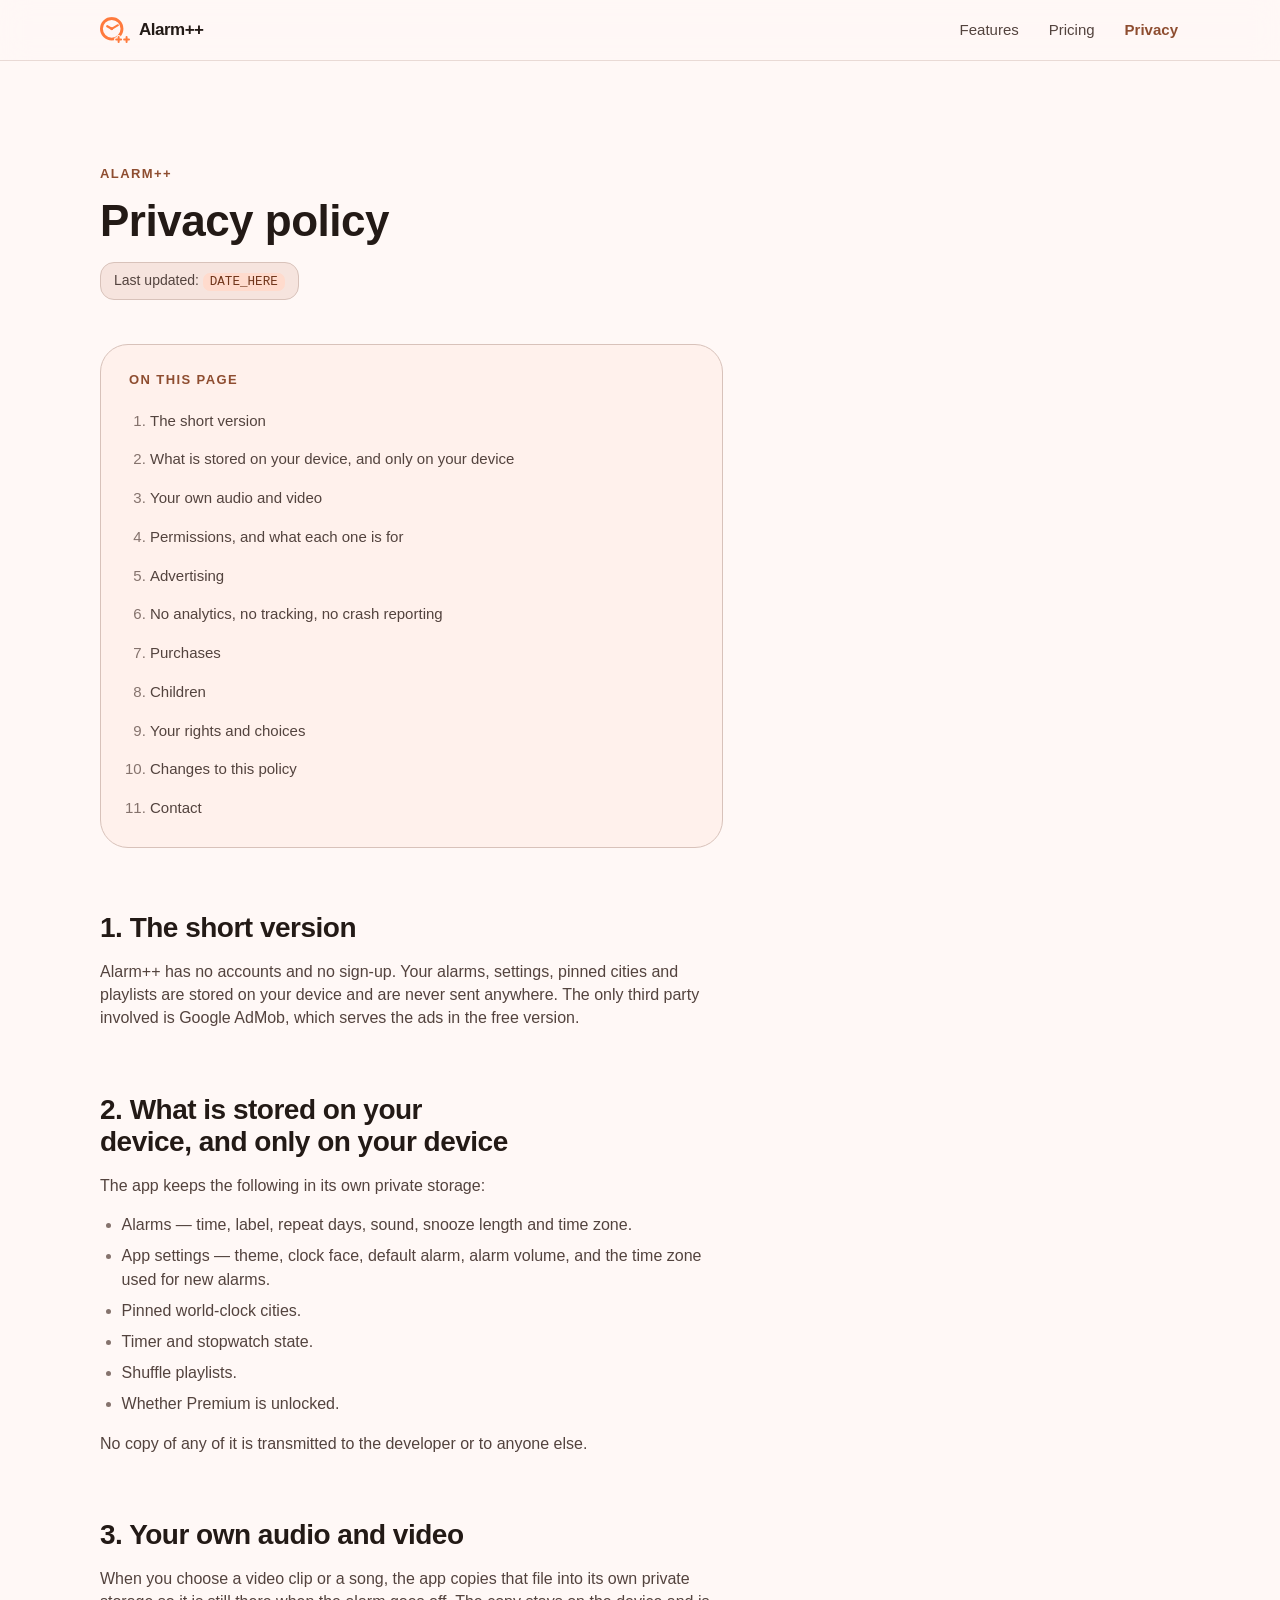
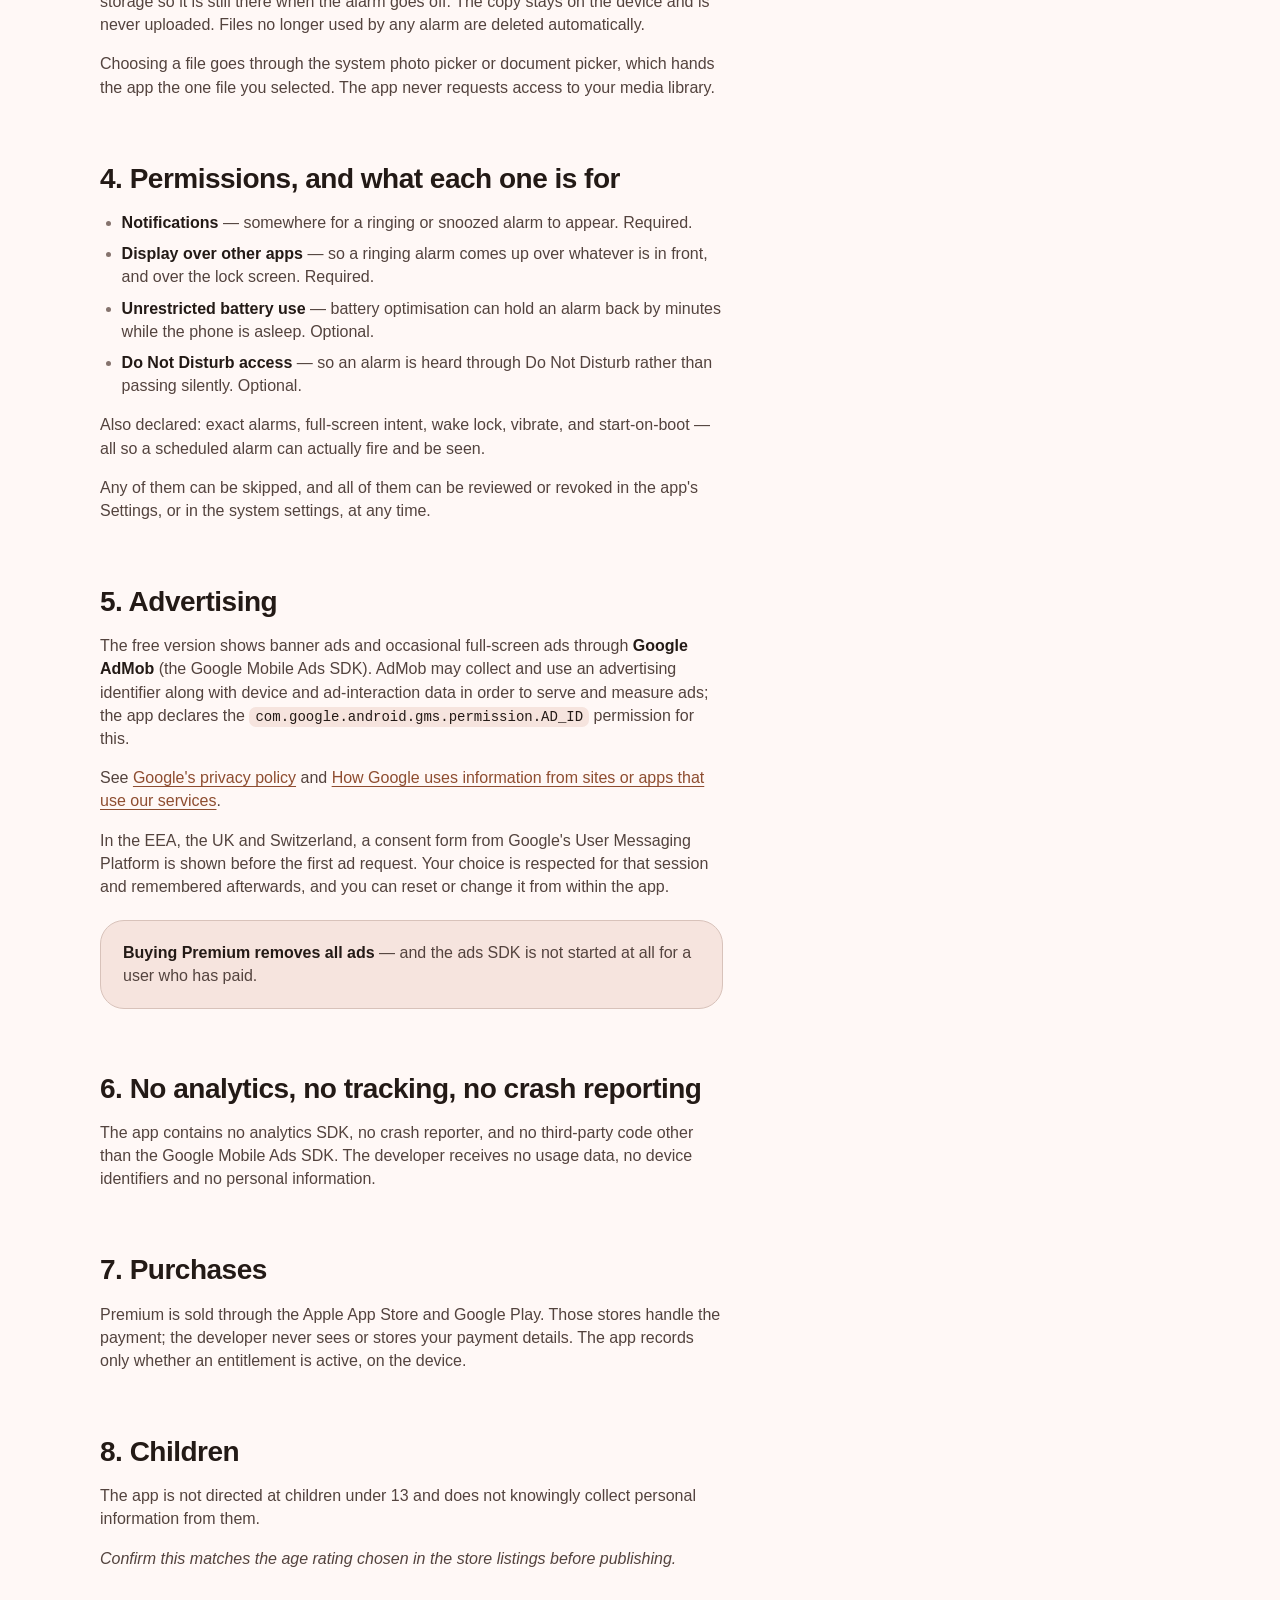
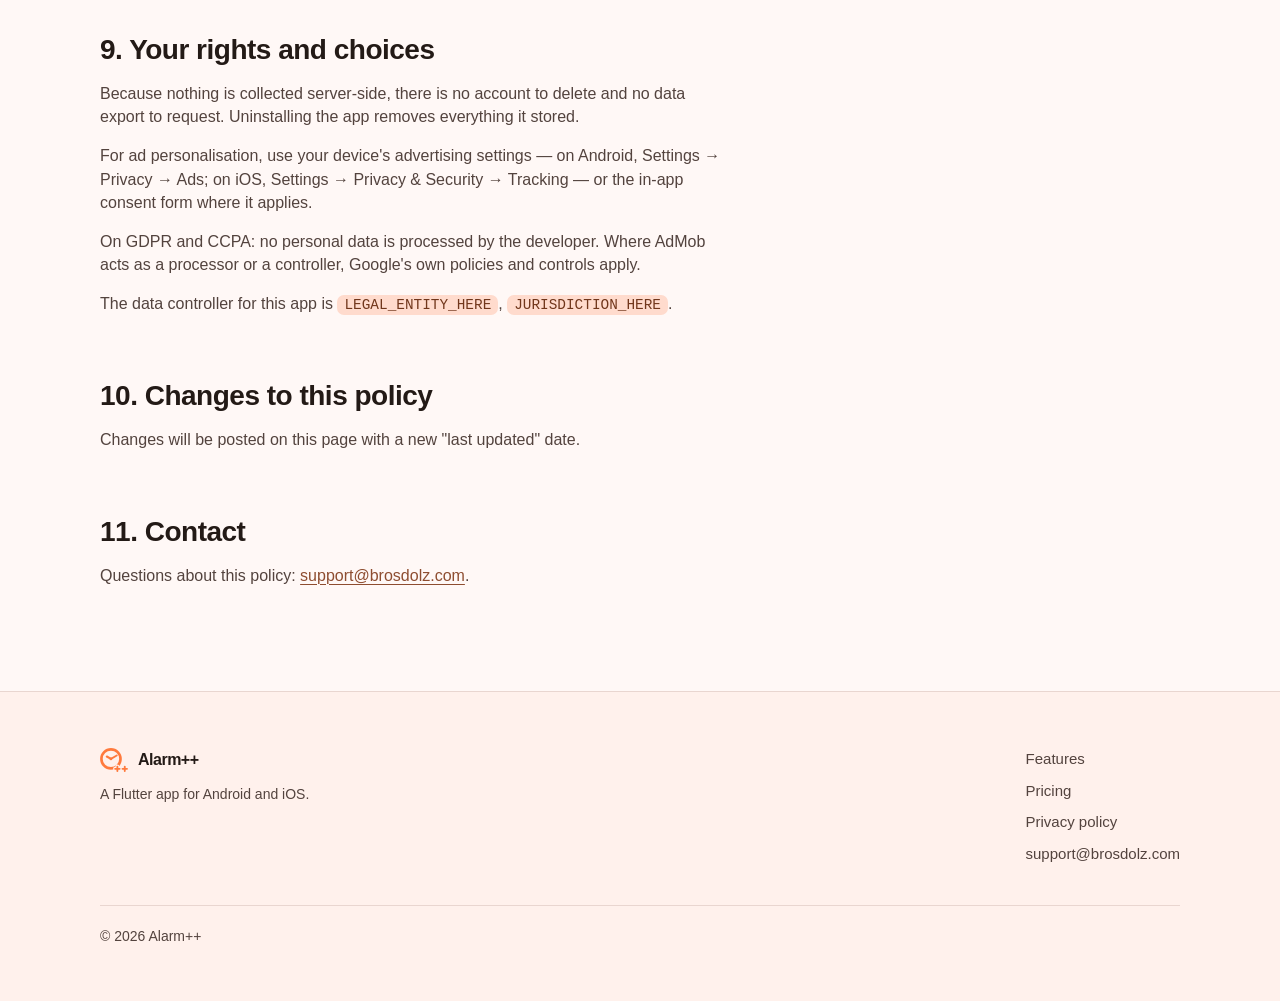
==== commit 081561db: "changed pictures and added email support" ====
--- a/privacy.html
+++ b/privacy.html
@@ -147,7 +147,7 @@
         <p>Changes will be posted on this page with a new "last updated" date.</p>
 
         <h2 id="contact">11. Contact</h2>
-        <p>Questions about this policy: <a href="mailto:CONTACT_EMAIL_HERE">CONTACT_EMAIL_HERE</a>.</p>
+        <p>Questions about this policy: <a href="mailto:support@brosdolz.com">support@brosdolz.com</a>.</p>
 
       </div>
     </div>
@@ -168,7 +168,7 @@
         <li><a href="index.html#features">Features</a></li>
         <li><a href="index.html#pricing">Pricing</a></li>
         <li><a href="privacy.html">Privacy policy</a></li>
-        <li><a href="mailto:CONTACT_EMAIL_HERE">CONTACT_EMAIL_HERE</a></li>
+        <li><a href="mailto:support@brosdolz.com">support@brosdolz.com</a></li>
       </ul>
     </div>
     <p class="footer__legal">&copy; 2026 Alarm++</p>
--- a/styles.css
+++ b/styles.css
@@ -487,10 +487,13 @@
 }
 
 /* --------------------------------------------------------------------------
-   8. Phone mocks
-   -------------------------------------------------------------------------- */
-
-.device {
+   8. App screenshots
+   -------------------------------------------------------------------------- */
+
+/* Device frame around a real 1080x2400 screenshot. The image already contains
+   the system status and navigation bars, so the frame is just the bezel. */
+.shot {
+  margin: 0;
   width: min(272px, 78vw);
   padding: 9px;
   border-radius: 44px;
@@ -499,256 +502,13 @@
   flex: 0 0 auto;
 }
 
-.screen {
+.shot img {
+  display: block;
+  width: 100%;
+  height: auto;
   border-radius: 36px;
   background: var(--surface);
-  border: 1px solid var(--divider);
-  overflow: hidden;
-  aspect-ratio: 9 / 18.2;
-  display: flex;
-  flex-direction: column;
-  padding: 10px 12px 14px;
-  font-size: 0.75rem;
-}
-
-.status {
-  display: flex;
-  align-items: center;
-  justify-content: space-between;
-  padding: 2px 6px 10px;
-  color: var(--on-surface-variant);
-  font-size: 0.6875rem;
-  font-weight: 700;
-  font-variant-numeric: tabular-nums;
-}
-.status__dots { display: flex; gap: 3px; }
-.status__dots i { width: 5px; height: 5px; border-radius: 50%; background: currentColor; opacity: 0.55; }
-
-.screen__title {
-  font-size: 1.0625rem;
-  font-weight: 700;
-  letter-spacing: -0.5px;
-  padding: 2px 4px 12px;
-  display: flex;
-  align-items: center;
-  justify-content: space-between;
-  gap: 8px;
-}
-
-.mcard {
-  border-radius: 18px;
-  background: var(--surface-container-high);
-  padding: 11px 12px;
-}
-.mcard + .mcard { margin-top: 8px; }
-
-.mrow { display: flex; align-items: center; gap: 10px; }
-.mrow__grow { flex: 1 1 auto; min-width: 0; }
-/* These rows carry clock times too, so they take tabular figures like .mtime. */
-.mrow__label {
-  display: block;
-  font-weight: 700;
-  color: var(--on-surface);
-  font-variant-numeric: tabular-nums;
-}
-.mrow__meta {
-  display: block;
-  color: var(--on-surface-variant);
-  font-size: 0.6875rem;
-  margin-top: 2px;
-  font-variant-numeric: tabular-nums;
-}
-.mcard.mcard--foot { margin-top: auto; }
-
-.mtime {
-  font-size: 1.375rem;
-  font-weight: 700;
-  letter-spacing: -1px;
-  font-variant-numeric: tabular-nums;
-  line-height: 1;
-}
-.mtime--off { color: var(--outline); }
-
-.toggle {
-  width: 34px; height: 20px;
-  border-radius: 10px;
-  background: var(--outline-variant);
-  position: relative;
-  flex: 0 0 auto;
-}
-.toggle::after {
-  content: "";
-  position: absolute;
-  top: 3px; left: 3px;
-  width: 14px; height: 14px;
-  border-radius: 50%;
-  background: var(--outline);
-}
-.toggle--on { background: var(--primary); }
-.toggle--on::after { left: 17px; background: var(--on-primary); }
-
-.chip {
-  display: inline-flex;
-  align-items: center;
-  gap: 5px;
-  padding: 4px 9px;
-  border-radius: var(--r-pill);
-  background: var(--primary-container);
-  color: var(--on-primary-container);
-  font-size: 0.625rem;
-  font-weight: 700;
-  letter-spacing: 0.4px;
-}
-.chip--grad { background: var(--sunrise-pill); color: var(--on-sunrise); }
-.chip--quiet { background: var(--surface-container-highest); color: var(--on-surface-variant); }
-
-.micon {
-  width: 26px; height: 26px;
-  border-radius: 9px;
-  display: grid;
-  place-items: center;
-  flex: 0 0 auto;
-  background: var(--surface-container-highest);
-  color: var(--primary);
-}
-.micon svg { width: 14px; height: 14px; fill: currentColor; }
-
-.grip {
-  display: grid;
-  grid-template-columns: 2px 2px;
-  gap: 3px;
-  flex: 0 0 auto;
-  opacity: 0.5;
-  color: var(--on-surface-variant);
-}
-.grip i { width: 2px; height: 2px; border-radius: 50%; background: currentColor; }
-
-/* Mock 1 — a video alarm ringing. Always dark: a clip is playing full-screen. */
-.screen--ring {
-  position: relative;
-  padding: 10px 12px 16px;
-  color: #FFF3EE;
-  background:
-    radial-gradient(120% 65% at 18% 8%, rgba(255,162,79,0.42), transparent 62%),
-    radial-gradient(95% 55% at 88% 78%, rgba(224,66,23,0.5), transparent 66%),
-    radial-gradient(75% 40% at 50% 50%, rgba(255,181,152,0.16), transparent 70%),
-    linear-gradient(168deg, #2B1B18 0%, #17100F 55%, #241512 100%);
-}
-.screen--ring .status { color: rgba(255,243,238,0.78); }
-.ring__spacer { flex: 1 1 auto; }
-.ring__label { font-size: 0.75rem; letter-spacing: 1.6px; text-transform: uppercase; opacity: 0.88; }
-.ring__time {
-  font-size: 2.875rem;
-  font-weight: 700;
-  letter-spacing: -2.5px;
-  font-variant-numeric: tabular-nums;
-  line-height: 1;
-  margin: 6px 0 10px;
-}
-.ring__chip {
-  display: inline-flex;
-  align-self: flex-start;
-  align-items: center;
-  gap: 6px;
-  margin-bottom: 14px;
-  padding: 5px 10px;
-  border-radius: var(--r-pill);
-  background: rgba(18,16,19,0.55);
-  border: 1px solid rgba(255,243,238,0.3);
-  font-size: 0.625rem;
-  font-weight: 700;
-  letter-spacing: 0.3px;
-}
-.ring__actions { display: grid; gap: 8px; margin-top: 18px; }
-.mbtn {
-  min-height: 40px;
-  border-radius: var(--r-button);
-  display: grid;
-  place-items: center;
-  font-weight: 700;
-  font-size: 0.8125rem;
-  letter-spacing: -0.2px;
-  font-variant-numeric: tabular-nums;
-}
-.mbtn--filled { background: #FFB598; color: #552007; }
-.mbtn--ghost { border: 1px solid rgba(255,243,238,0.45); color: #FFF3EE; }
-
-/* Mock 3 — a picker sheet. */
-/* A bottom sheet sits flush with the bottom edge of the screen. */
-.sheet {
-  margin: auto -12px -14px;
-  border-radius: 24px 24px 34px 34px;
-  background: var(--surface-container);
-  border: 1px solid var(--divider);
-  border-bottom: 0;
-  padding: 10px 13px 20px;
-}
-.sheet__grab {
-  display: block;
-  width: 34px; height: 4px;
-  border-radius: 2px;
-  background: var(--outline-variant);
-  margin: 0 auto 10px;
-}
-.sheet__title { font-weight: 700; font-size: 0.8125rem; padding: 0 3px 8px; }
-.tone {
-  display: flex;
-  align-items: center;
-  gap: 9px;
-  padding: 7px 9px;
-  border-radius: 13px;
-}
-.tone--on { background: var(--primary-container); color: var(--on-primary-container); }
-.tone__name { flex: 1 1 auto; font-weight: 700; }
-.tone__check { width: 14px; height: 14px; fill: currentColor; }
-.wave { display: flex; align-items: flex-end; gap: 2px; height: 14px; }
-.wave i { width: 2px; border-radius: 1px; background: currentColor; }
-.wave i:nth-child(1) { height: 40%; }
-.wave i:nth-child(2) { height: 85%; }
-.wave i:nth-child(3) { height: 60%; }
-.wave i:nth-child(4) { height: 100%; }
-.wave i:nth-child(5) { height: 45%; }
-
-/* Mock 6 — the timer's depleting ring. */
-.dial { display: grid; place-items: center; padding: 6px 0 12px; }
-.dial__wrap { position: relative; width: 132px; height: 132px; }
-.dial svg { width: 100%; height: 100%; transform: rotate(-90deg); }
-.dial__track { fill: none; stroke: var(--surface-container-high); stroke-width: 10; }
-.dial__fill {
-  fill: none;
-  stroke: var(--brand);
-  stroke-width: 10;
-  stroke-linecap: round;
-  stroke-dasharray: 314;
-  stroke-dashoffset: 96;
-}
-.dial__read {
-  position: absolute;
-  inset: 0;
-  display: grid;
-  place-items: center;
-  font-size: 1.375rem;
-  font-weight: 700;
-  letter-spacing: -1px;
-  font-variant-numeric: tabular-nums;
-}
-.mactions { display: flex; gap: 8px; }
-.mactions .mbtn { flex: 1 1 0; }
-.mbtn--soft { background: var(--surface-container-high); color: var(--on-surface); }
-.mbtn--primary { background: var(--primary); color: var(--on-primary); }
-
-.tabs {
-  display: flex;
-  justify-content: space-between;
-  gap: 4px;
-  margin-top: auto;
-  padding-top: 12px;
-  border-top: 1px solid var(--divider);
-  font-size: 0.625rem;
-  color: var(--on-surface-variant);
-}
-.tab { padding: 6px 2px 0; }
-.tab--on { color: var(--primary); font-weight: 700; }
+}
 
 /* --------------------------------------------------------------------------
    9. Built with care
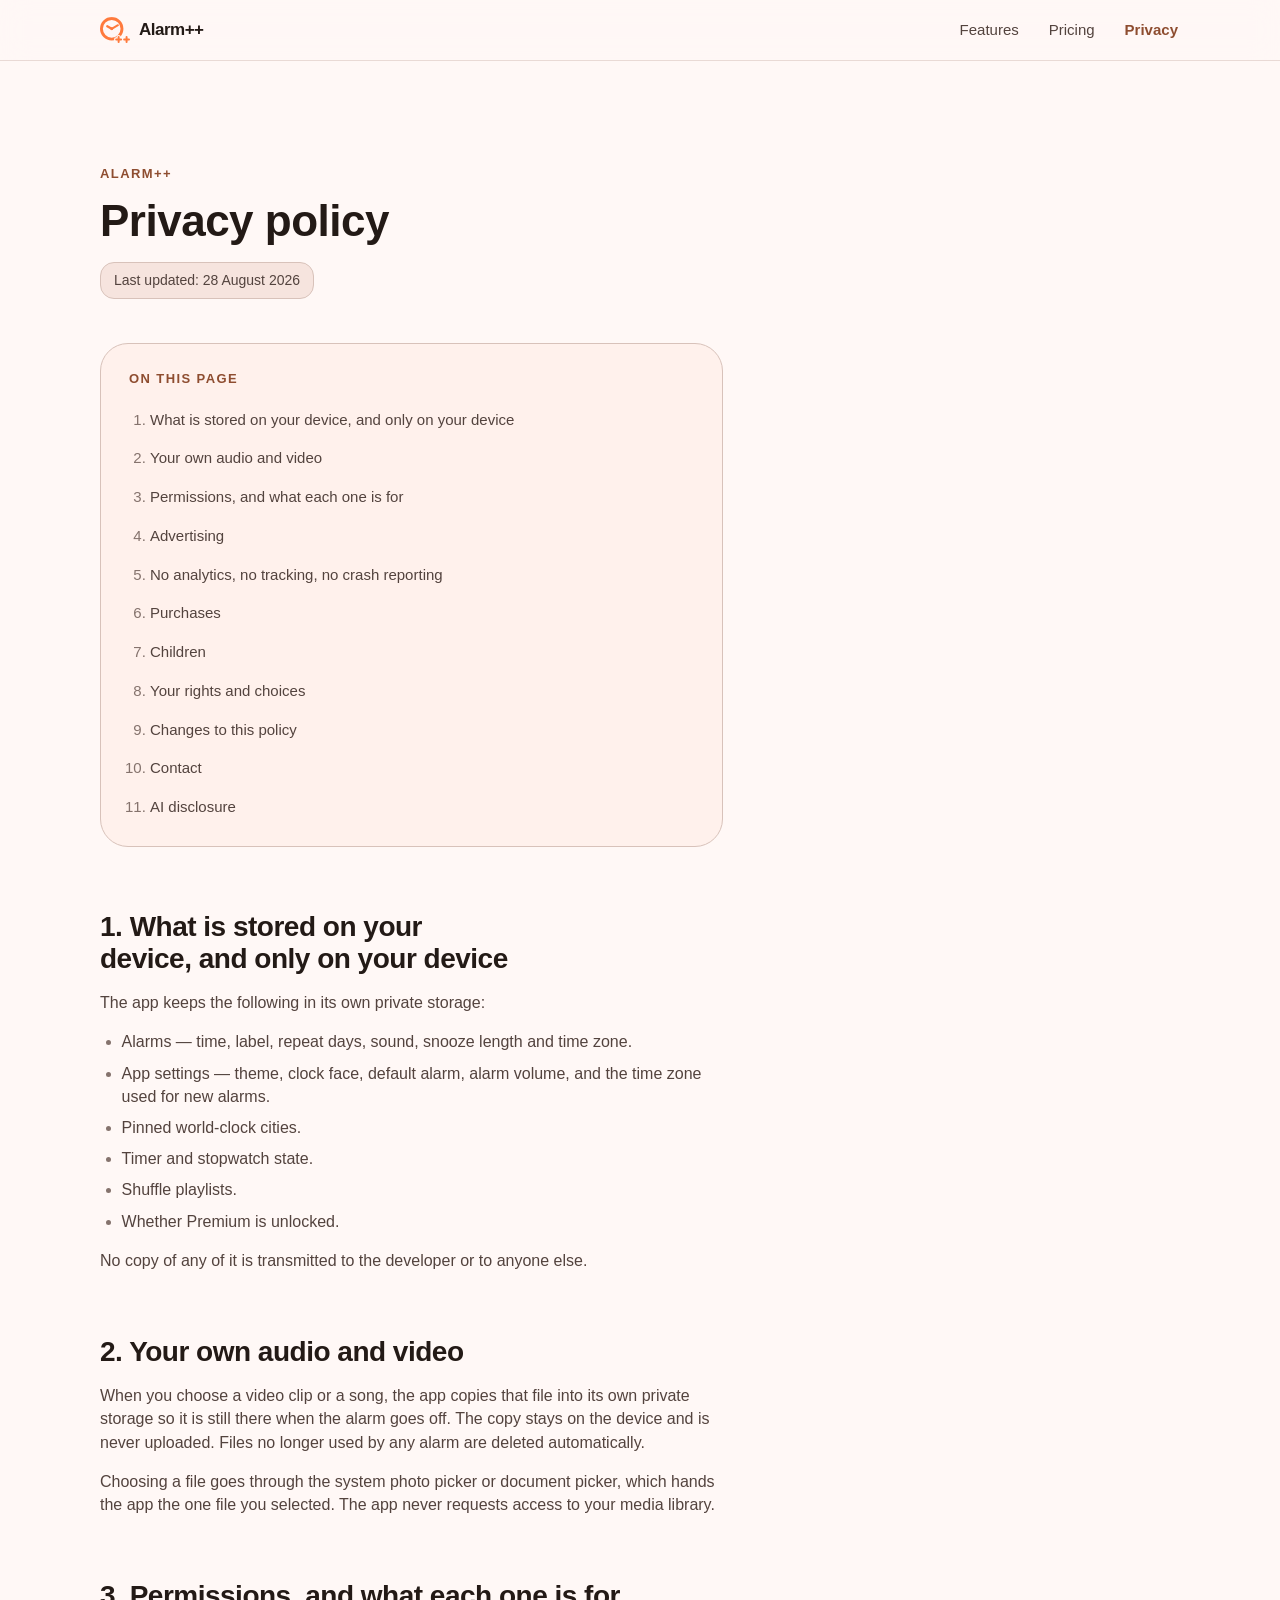
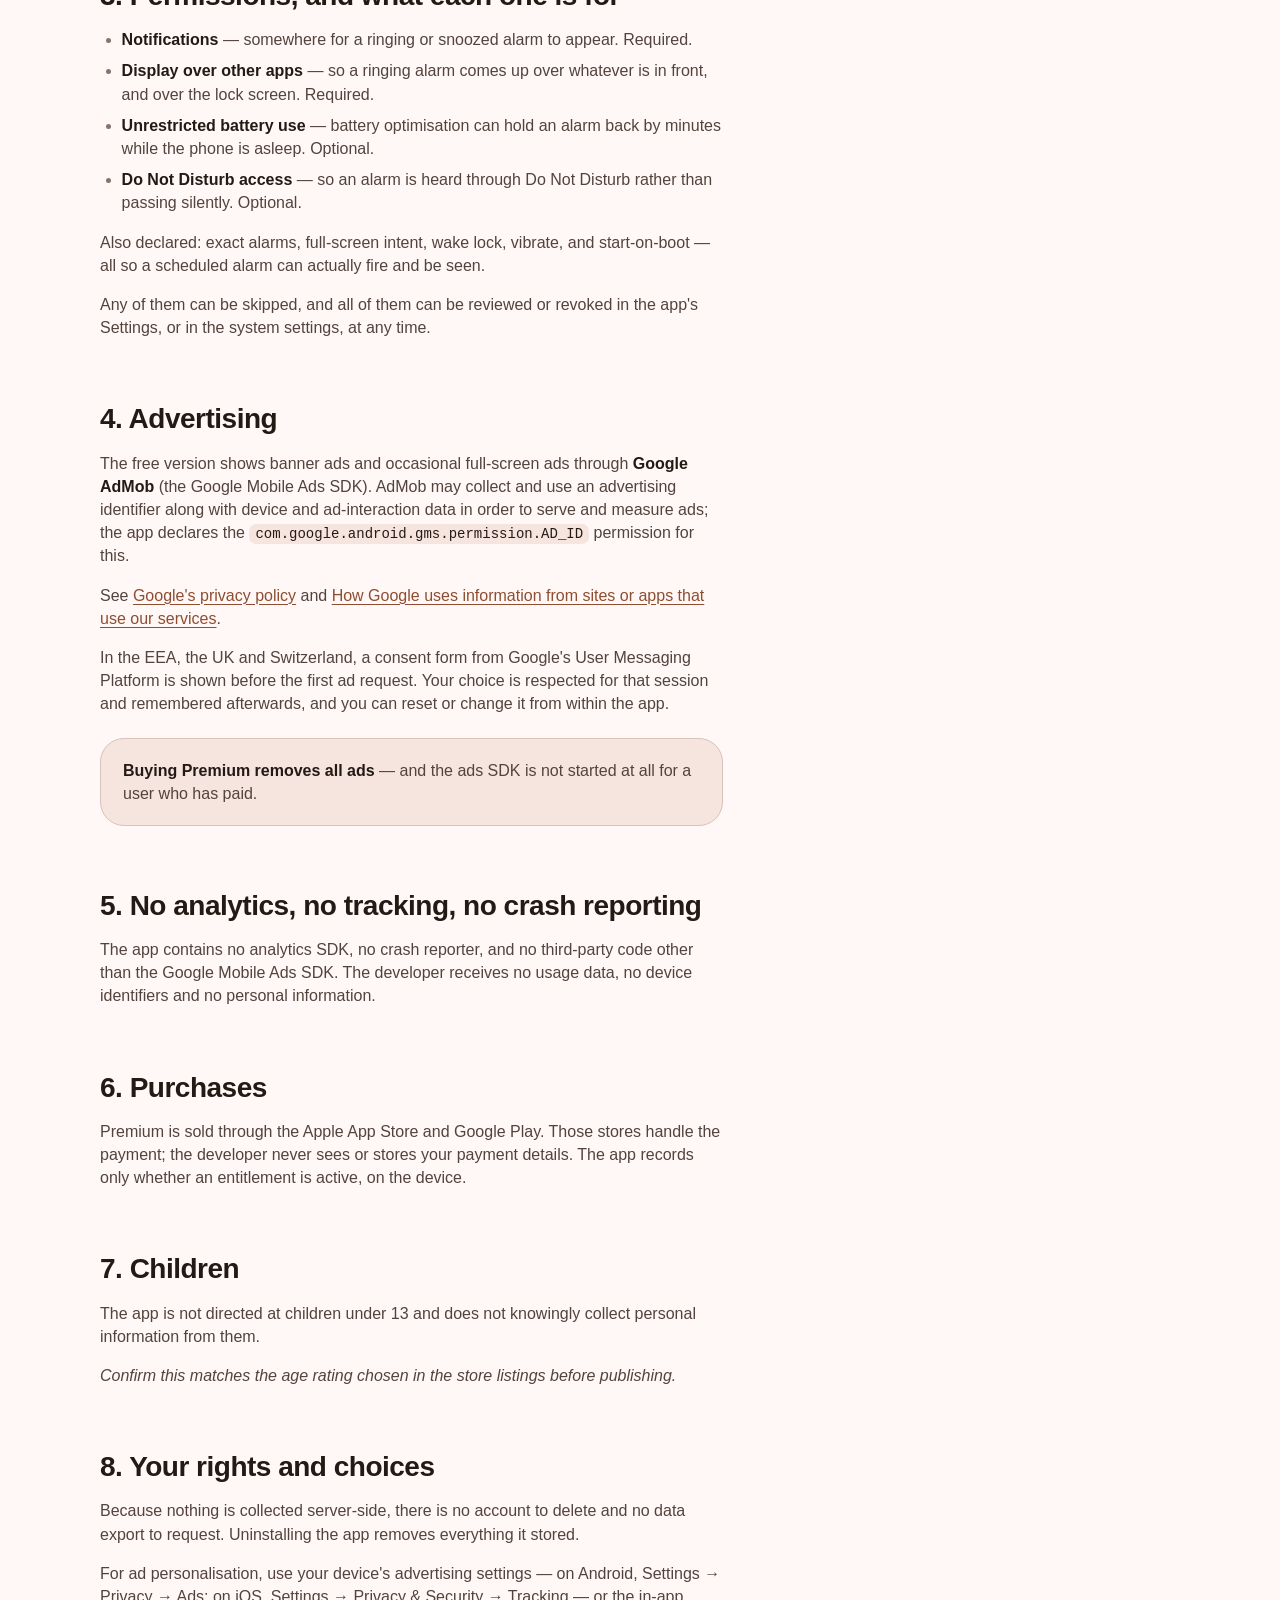
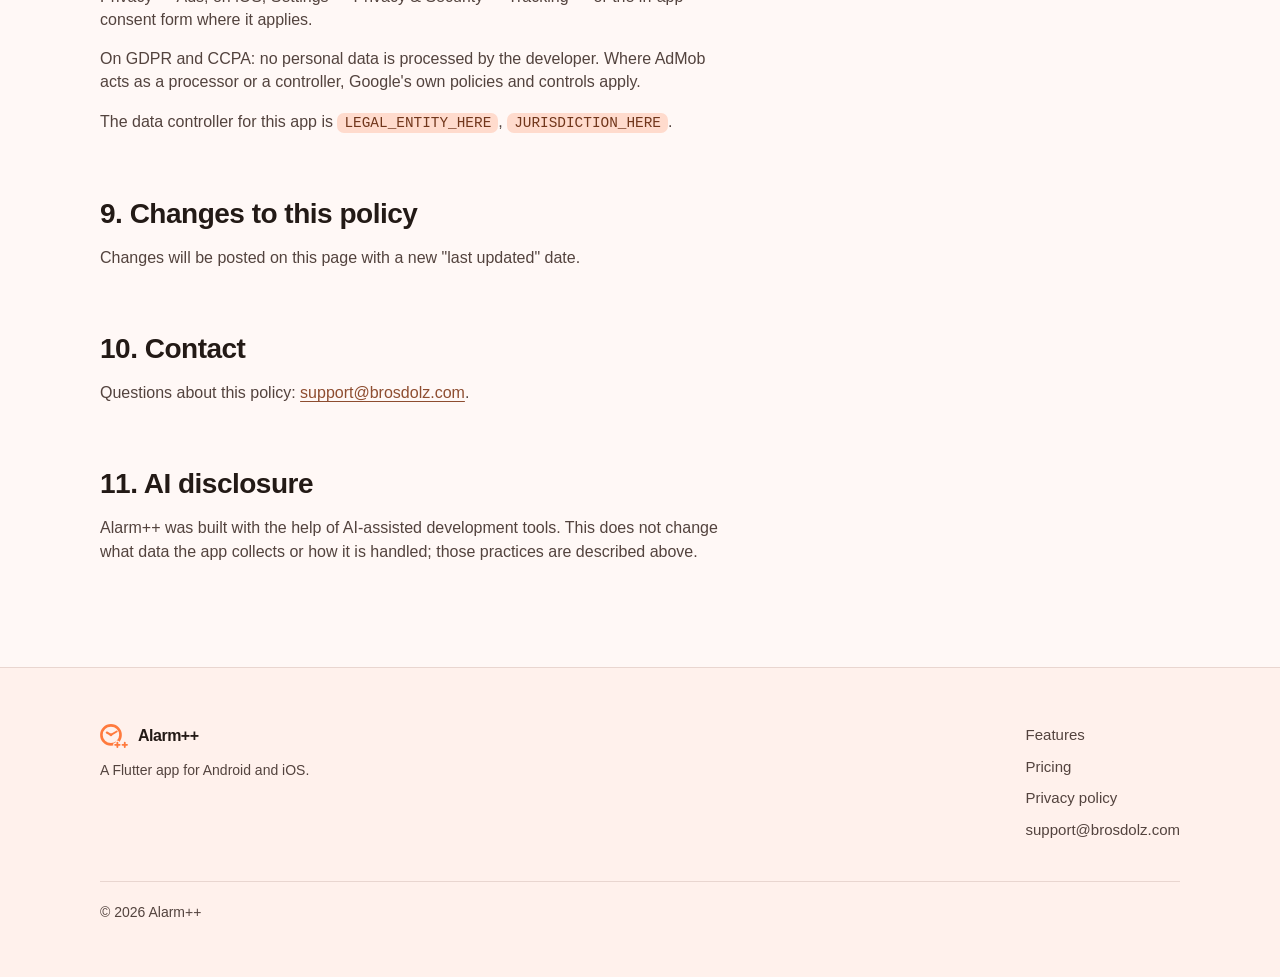
==== commit 29289cc2: "Drop the short-version intro, add an AI disclosure, set the date Co-Authored-By: Claude Opus 5 <nore" ====
--- a/privacy.html
+++ b/privacy.html
@@ -71,12 +71,11 @@
 
         <span class="eyebrow">Alarm++</span>
         <h1>Privacy policy</h1>
-        <p class="updated">Last updated: <span class="placeholder">DATE_HERE</span></p>
+        <p class="updated">Last updated: 28 August 2026</p>
 
         <nav class="toc" aria-labelledby="toc-h">
           <h2 id="toc-h">On this page</h2>
           <ol>
-            <li><a href="#short">The short version</a></li>
             <li><a href="#on-device">What is stored on your device, and only on your device</a></li>
             <li><a href="#media">Your own audio and video</a></li>
             <li><a href="#permissions">Permissions, and what each one is for</a></li>
@@ -87,13 +86,11 @@
             <li><a href="#rights">Your rights and choices</a></li>
             <li><a href="#changes">Changes to this policy</a></li>
             <li><a href="#contact">Contact</a></li>
+            <li><a href="#ai">AI disclosure</a></li>
           </ol>
         </nav>
 
-        <h2 id="short">1. The short version</h2>
-        <p>Alarm++ has no accounts and no sign-up. Your alarms, settings, pinned cities and playlists are stored on your device and are never sent anywhere. The only third party involved is Google AdMob, which serves the ads in the free version.</p>
-
-        <h2 id="on-device">2. What is stored on your device, and only on your device</h2>
+        <h2 id="on-device">1. What is stored on your device, and only on your device</h2>
         <p>The app keeps the following in its own private storage:</p>
         <ul>
           <li>Alarms — time, label, repeat days, sound, snooze length and time zone.</li>
@@ -105,11 +102,11 @@
         </ul>
         <p>No copy of any of it is transmitted to the developer or to anyone else.</p>
 
-        <h2 id="media">3. Your own audio and video</h2>
+        <h2 id="media">2. Your own audio and video</h2>
         <p>When you choose a video clip or a song, the app copies that file into its own private storage so it is still there when the alarm goes off. The copy stays on the device and is never uploaded. Files no longer used by any alarm are deleted automatically.</p>
         <p>Choosing a file goes through the system photo picker or document picker, which hands the app the one file you selected. The app never requests access to your media library.</p>
 
-        <h2 id="permissions">4. Permissions, and what each one is for</h2>
+        <h2 id="permissions">3. Permissions, and what each one is for</h2>
         <ul>
           <li><strong>Notifications</strong> — somewhere for a ringing or snoozed alarm to appear. Required.</li>
           <li><strong>Display over other apps</strong> — so a ringing alarm comes up over whatever is in front, and over the lock screen. Required.</li>
@@ -119,7 +116,7 @@
         <p>Also declared: exact alarms, full-screen intent, wake lock, vibrate, and start-on-boot — all so a scheduled alarm can actually fire and be seen.</p>
         <p>Any of them can be skipped, and all of them can be reviewed or revoked in the app's Settings, or in the system settings, at any time.</p>
 
-        <h2 id="ads">5. Advertising</h2>
+        <h2 id="ads">4. Advertising</h2>
         <p>The free version shows banner ads and occasional full-screen ads through <strong>Google AdMob</strong> (the Google Mobile Ads SDK). AdMob may collect and use an advertising identifier along with device and ad-interaction data in order to serve and measure ads; the app declares the <code>com.google.android.gms.permission.AD_ID</code> permission for this.</p>
         <p>See <a href="https://policies.google.com/privacy" rel="noopener">Google's privacy policy</a> and <a href="https://policies.google.com/technologies/partner-sites" rel="noopener">How Google uses information from sites or apps that use our services</a>.</p>
         <p>In the EEA, the UK and Switzerland, a consent form from Google's User Messaging Platform is shown before the first ad request. Your choice is respected for that session and remembered afterwards, and you can reset or change it from within the app.</p>
@@ -127,27 +124,30 @@
           <p><strong>Buying Premium removes all ads</strong> — and the ads SDK is not started at all for a user who has paid.</p>
         </div>
 
-        <h2 id="analytics">6. No analytics, no tracking, no crash reporting</h2>
+        <h2 id="analytics">5. No analytics, no tracking, no crash reporting</h2>
         <p>The app contains no analytics SDK, no crash reporter, and no third-party code other than the Google Mobile Ads SDK. The developer receives no usage data, no device identifiers and no personal information.</p>
 
-        <h2 id="purchases">7. Purchases</h2>
+        <h2 id="purchases">6. Purchases</h2>
         <p>Premium is sold through the Apple App Store and Google Play. Those stores handle the payment; the developer never sees or stores your payment details. The app records only whether an entitlement is active, on the device.</p>
 
-        <h2 id="children">8. Children</h2>
+        <h2 id="children">7. Children</h2>
         <p>The app is not directed at children under 13 and does not knowingly collect personal information from them.</p>
         <p><em>Confirm this matches the age rating chosen in the store listings before publishing.</em></p>
 
-        <h2 id="rights">9. Your rights and choices</h2>
+        <h2 id="rights">8. Your rights and choices</h2>
         <p>Because nothing is collected server-side, there is no account to delete and no data export to request. Uninstalling the app removes everything it stored.</p>
         <p>For ad personalisation, use your device's advertising settings — on Android, Settings → Privacy → Ads; on iOS, Settings → Privacy &amp; Security → Tracking — or the in-app consent form where it applies.</p>
         <p>On GDPR and CCPA: no personal data is processed by the developer. Where AdMob acts as a processor or a controller, Google's own policies and controls apply.</p>
         <p>The data controller for this app is <span class="placeholder">LEGAL_ENTITY_HERE</span>, <span class="placeholder">JURISDICTION_HERE</span>.</p>
 
-        <h2 id="changes">10. Changes to this policy</h2>
+        <h2 id="changes">9. Changes to this policy</h2>
         <p>Changes will be posted on this page with a new "last updated" date.</p>
 
-        <h2 id="contact">11. Contact</h2>
+        <h2 id="contact">10. Contact</h2>
         <p>Questions about this policy: <a href="mailto:support@brosdolz.com">support@brosdolz.com</a>.</p>
+
+        <h2 id="ai">11. AI disclosure</h2>
+        <p>Alarm++ was built with the help of AI-assisted development tools. This does not change what data the app collects or how it is handled; those practices are described above.</p>
 
       </div>
     </div>
--- a/styles.css
+++ b/styles.css
@@ -490,25 +490,88 @@
    8. App screenshots
    -------------------------------------------------------------------------- */
 
+/* Each screenshot sits on a soft sunrise glow, the same accent the hero uses,
+   so the dark screens have something to sit against instead of floating on
+   near-black. The image itself is never cropped, tinted or rotated. */
+.feature__visual {
+  position: relative;
+  isolation: isolate;
+}
+.feature__visual::before {
+  content: "";
+  position: absolute;
+  z-index: -1;
+  left: 50%;
+  top: 50%;
+  /* An ellipse, so it follows the shape of the phone rather than pooling in a
+     circle around it. The 86vw term keeps the bleed inside the page gutter on
+     narrow screens, where 132% of the column would pass the viewport edge. */
+  width: min(132%, 470px, 86vw);
+  height: 82%;
+  transform: translate(-50%, -50%);
+  background: radial-gradient(ellipse closest-side, var(--glow), transparent 74%);
+  pointer-events: none;
+}
+
 /* Device frame around a real 1080x2400 screenshot. The image already contains
-   the system status and navigation bars, so the frame is just the bezel. */
+   the system status and navigation bars, so the frame is only the bezel. */
 .shot {
+  position: relative;
   margin: 0;
-  width: min(272px, 78vw);
-  padding: 9px;
+  width: min(340px, 82vw);
+  padding: 10px;
   border-radius: 44px;
   border: 1px solid var(--outline-variant);
   background: var(--surface-container-low);
   flex: 0 0 auto;
 }
 
-.shot img {
+.shot picture,
+.shot__media { display: block; }
+
+.shot img,
+.shot__video {
   display: block;
   width: 100%;
   height: auto;
-  border-radius: 36px;
+  border-radius: 35px;
   background: var(--surface);
 }
+
+/* The video carries the same 9:20 ratio as the screenshots, so the frame holds
+   its height before a single byte arrives and nothing below it jumps. */
+.shot__video { aspect-ratio: 1080 / 2400; object-fit: cover; }
+
+/* Pause control for the looping clip. Hidden until the script un-hides it:
+   with no JS there is nothing to click, so an inert button would be a lie. */
+.shot__toggle {
+  position: absolute;
+  right: 20px;
+  bottom: 20px;
+  display: inline-flex;
+  align-items: center;
+  gap: 6px;
+  appearance: none;
+  -webkit-appearance: none;
+  font: inherit;
+  font-size: 0.8125rem;
+  font-weight: 600;
+  line-height: 1;
+  color: var(--on-surface);
+  padding: 9px 13px 9px 11px;
+  border: 1px solid var(--outline-variant);
+  border-radius: 999px;
+  cursor: pointer;
+  /* Opaque first, so the control stays legible over the clip wherever
+     color-mix() is unsupported and the second declaration is dropped. */
+  background: var(--surface-container-high);
+  background: color-mix(in srgb, var(--surface-container-high) 92%, transparent);
+  backdrop-filter: blur(8px);
+  -webkit-backdrop-filter: blur(8px);
+}
+.shot__toggle[hidden] { display: none; }
+.shot__toggle:hover { background: var(--surface-container-highest); }
+.shot__toggle-icon { width: 14px; height: 14px; fill: currentColor; flex: none; }
 
 /* --------------------------------------------------------------------------
    9. Built with care
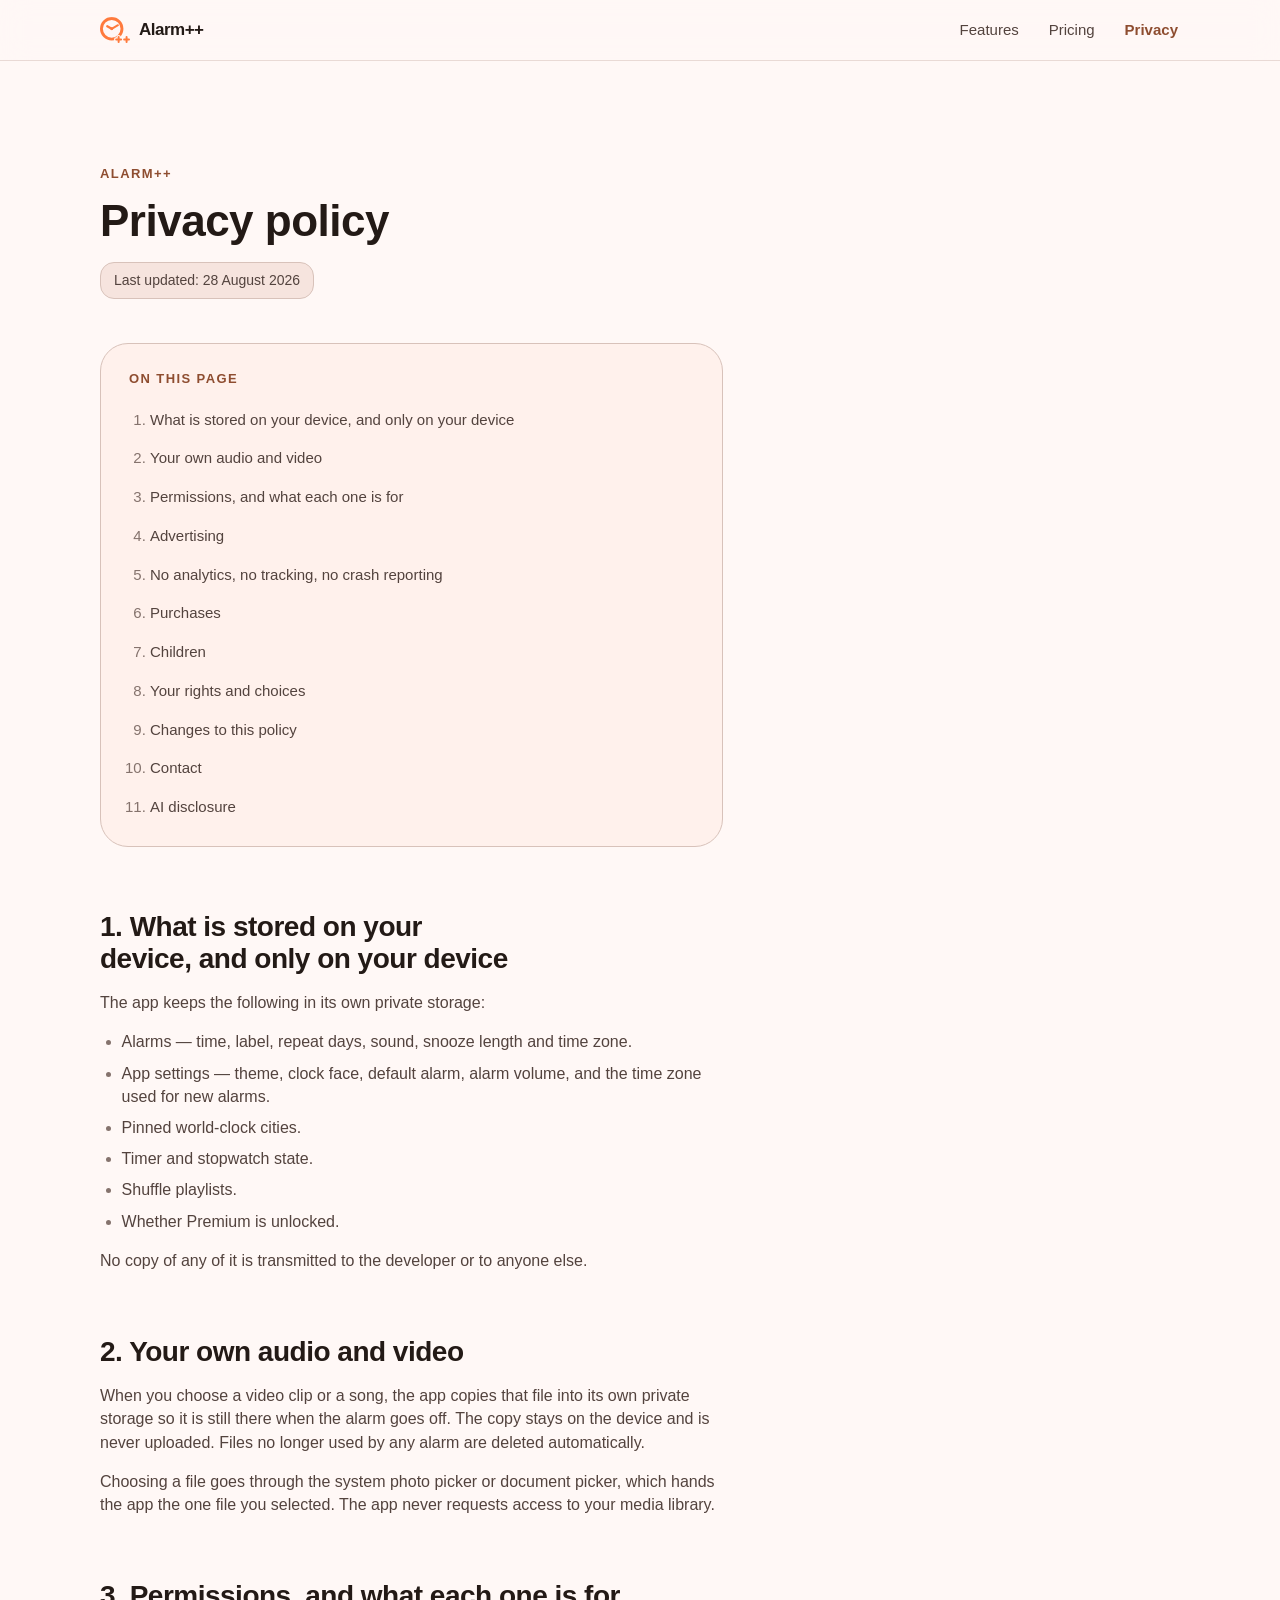
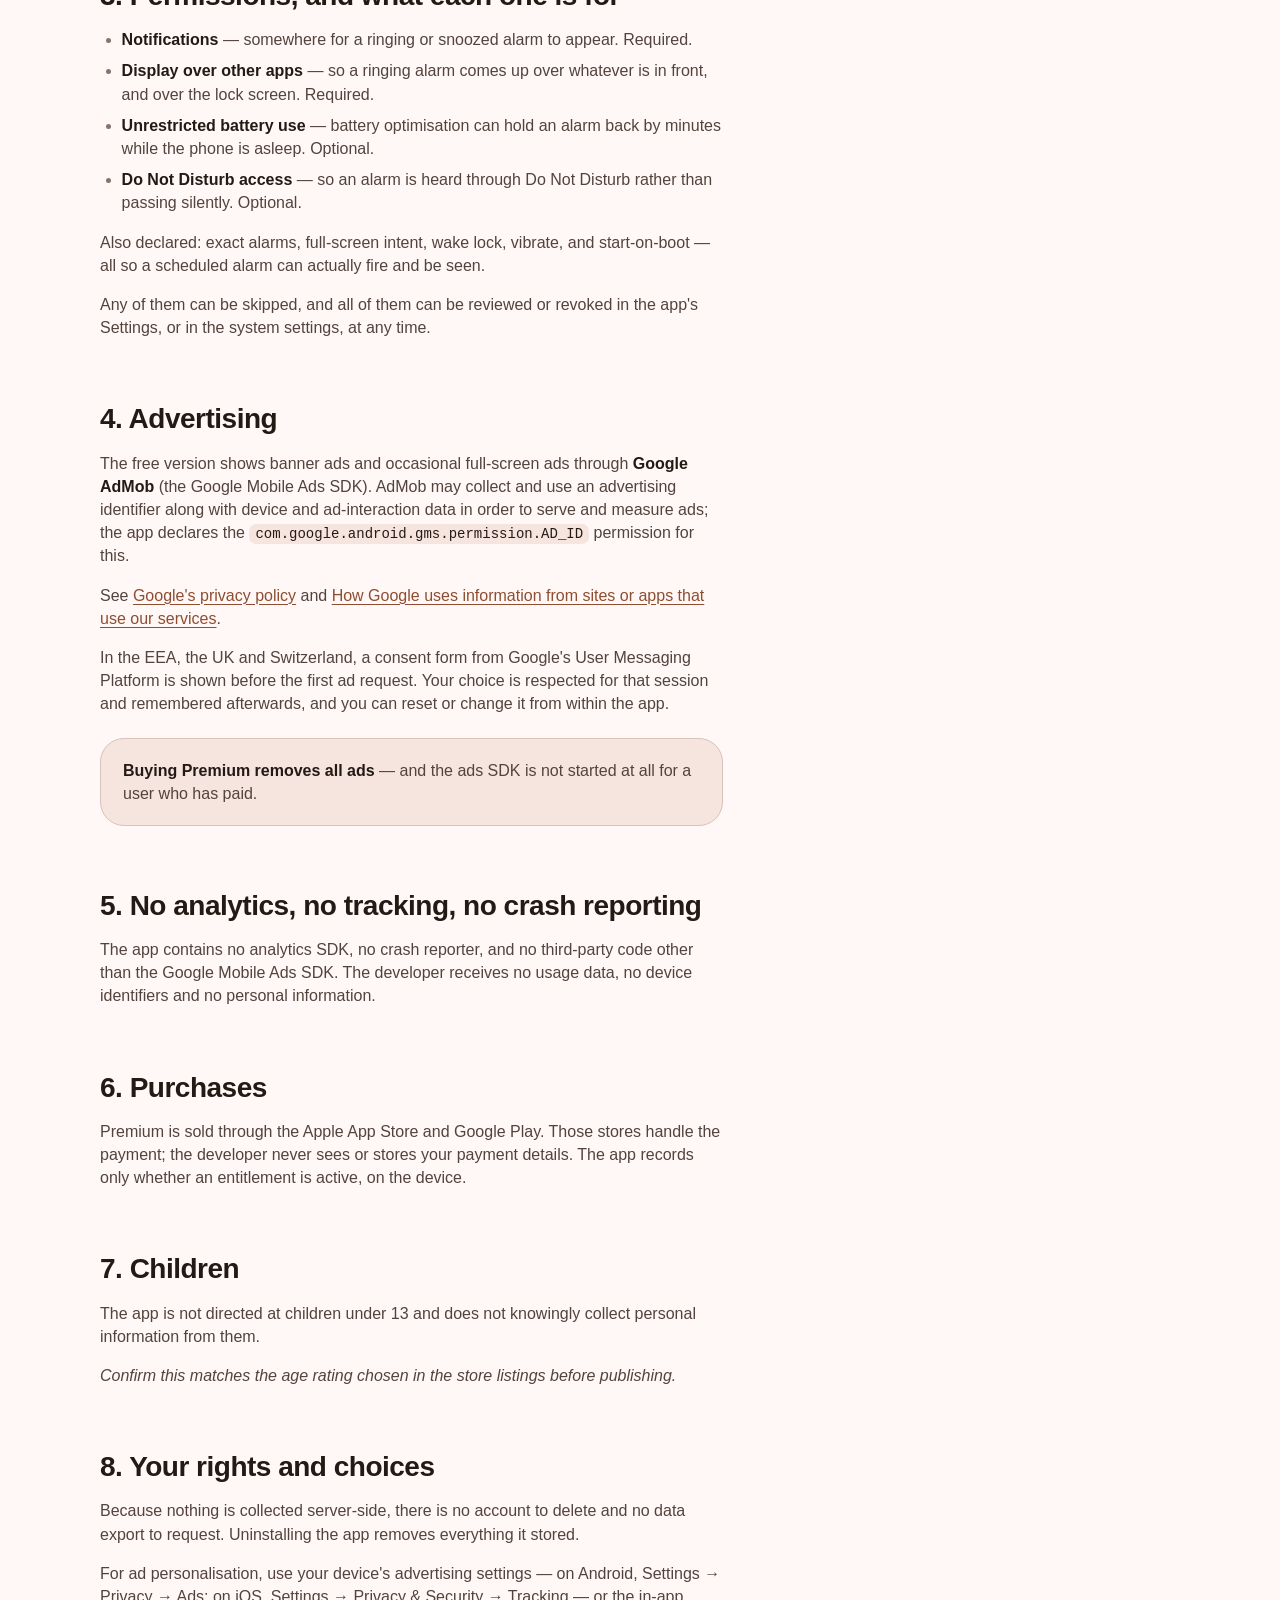
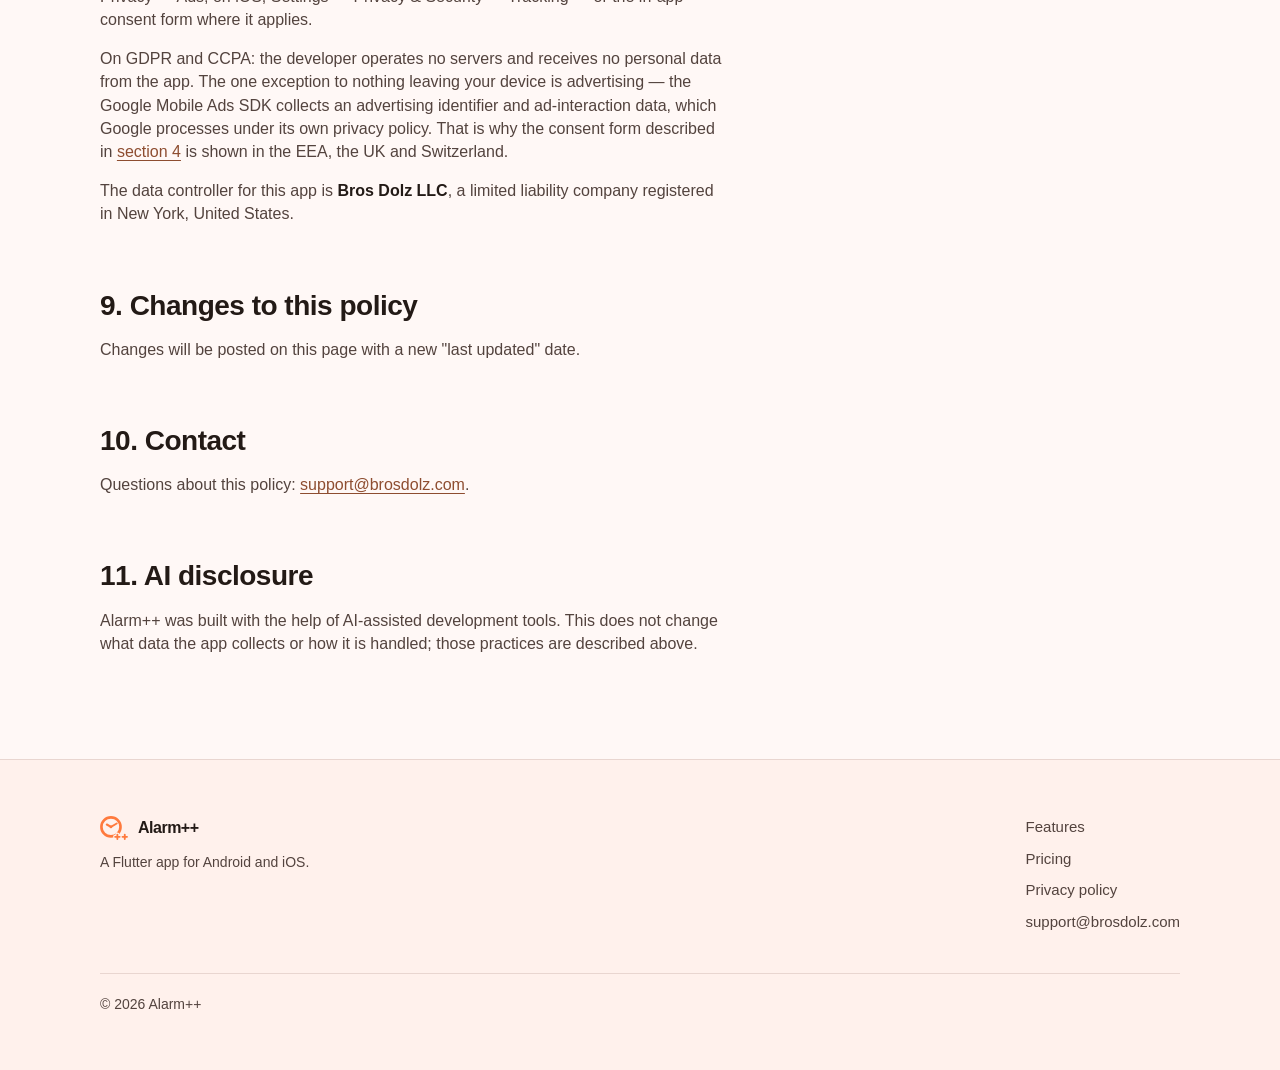
==== commit fe8266dc: "Name Bros Dolz LLC as controller and reconcile the AdMob wording The GDPR/CCPA paragraph claimed no " ====
--- a/privacy.html
+++ b/privacy.html
@@ -137,8 +137,8 @@
         <h2 id="rights">8. Your rights and choices</h2>
         <p>Because nothing is collected server-side, there is no account to delete and no data export to request. Uninstalling the app removes everything it stored.</p>
         <p>For ad personalisation, use your device's advertising settings — on Android, Settings → Privacy → Ads; on iOS, Settings → Privacy &amp; Security → Tracking — or the in-app consent form where it applies.</p>
-        <p>On GDPR and CCPA: no personal data is processed by the developer. Where AdMob acts as a processor or a controller, Google's own policies and controls apply.</p>
-        <p>The data controller for this app is <span class="placeholder">LEGAL_ENTITY_HERE</span>, <span class="placeholder">JURISDICTION_HERE</span>.</p>
+        <p>On GDPR and CCPA: the developer operates no servers and receives no personal data from the app. The one exception to nothing leaving your device is advertising — the Google Mobile Ads SDK collects an advertising identifier and ad-interaction data, which Google processes under its own privacy policy. That is why the consent form described in <a href="#ads">section 4</a> is shown in the EEA, the UK and Switzerland.</p>
+        <p>The data controller for this app is <strong>Bros Dolz LLC</strong>, a limited liability company registered in New York, United States.</p>
 
         <h2 id="changes">9. Changes to this policy</h2>
         <p>Changes will be posted on this page with a new "last updated" date.</p>
